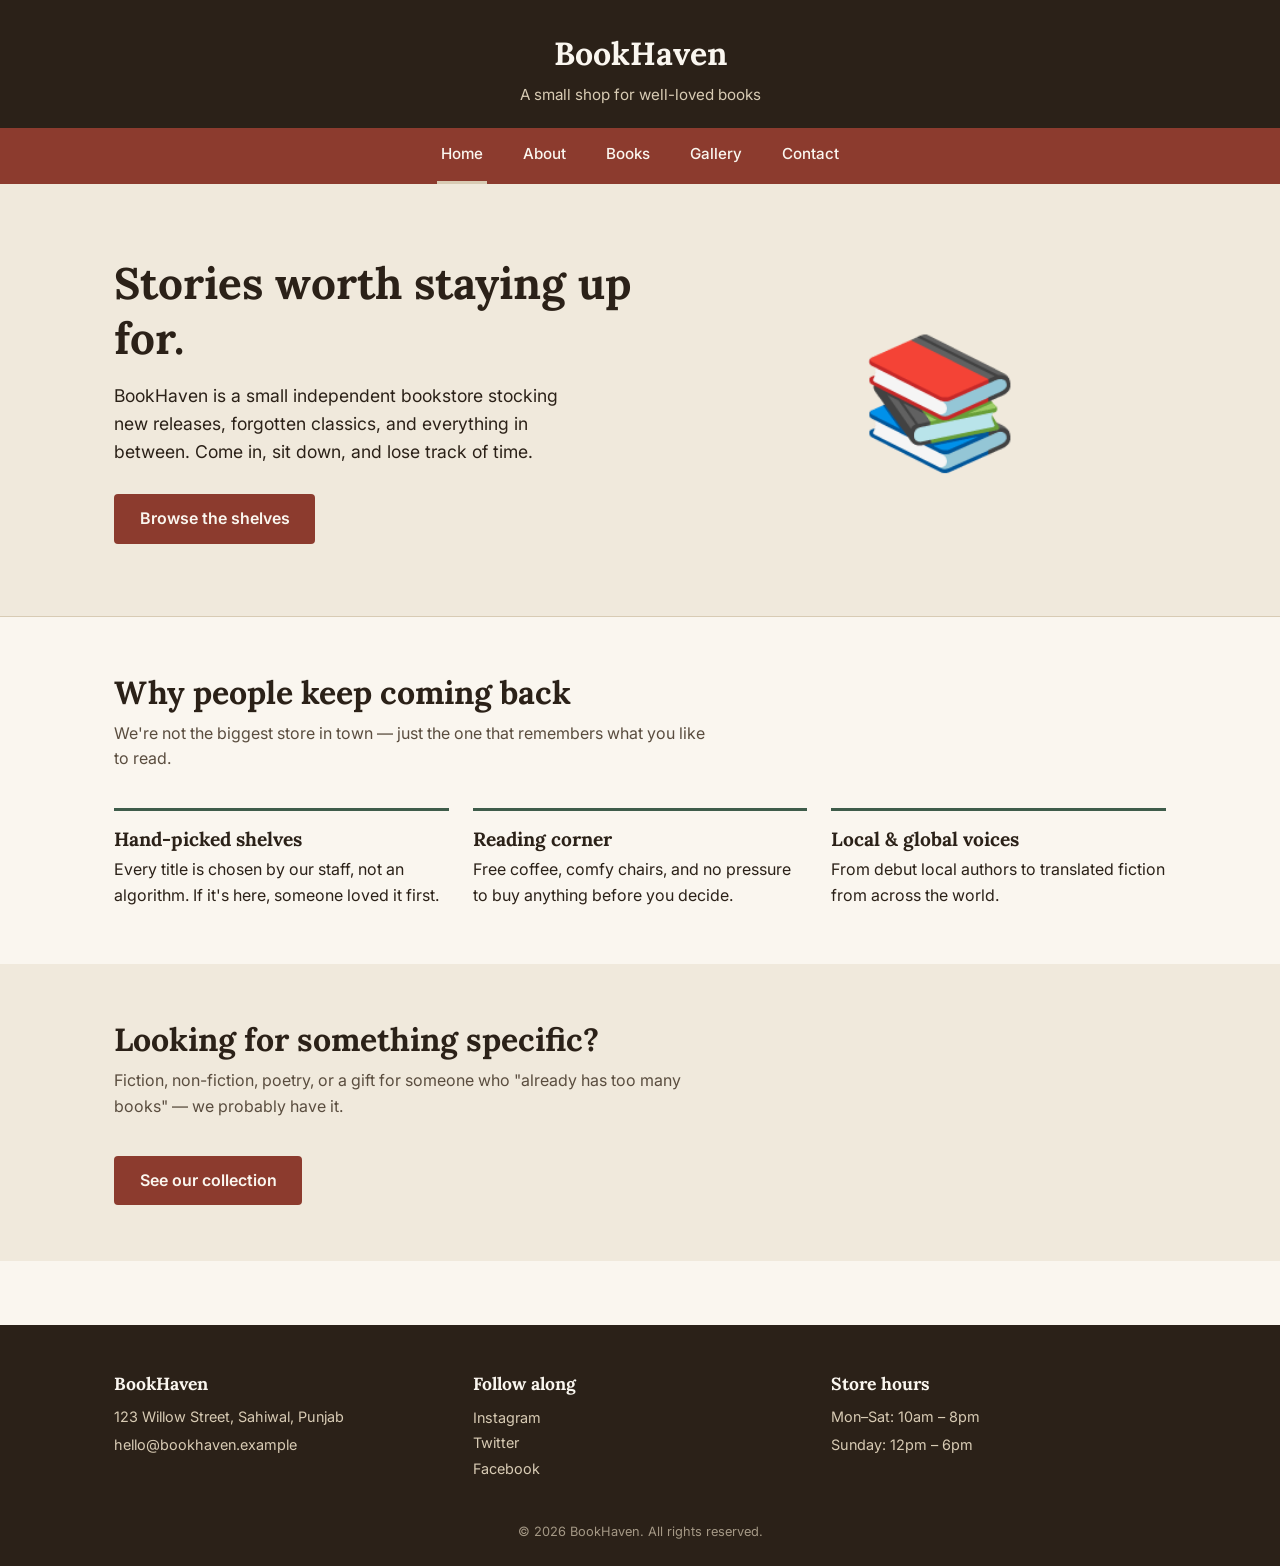
==== Assignement/1/index.html @ 3071e708 "Publsihing the Initial Version of the Project Assginemnt#1." ====
<!DOCTYPE html>
<html lang="en">
<head>
  <meta charset="UTF-8">
  <meta name="viewport" content="width=device-width, initial-scale=1.0">
  <title>BookHaven — Home</title>
  <link rel="stylesheet" href="css/style.css">
</head>
<!-- data-page tells main.js which nav link to highlight as active -->
<body data-page="home">

  <!-- Header and nav are injected here by main.js from components/ -->
  <div id="header-placeholder"></div>
  <div id="nav-placeholder"></div>

  <main>
    <!-- HERO: first thing a visitor sees -->
    <section class="hero">
      <div class="container hero-inner">
        <div>
          <h1>Stories worth staying up for.</h1>
          <p>BookHaven is a small independent bookstore stocking new
             releases, forgotten classics, and everything in between.
             Come in, sit down, and lose track of time.</p>
          <a href="books.html" class="btn">Browse the shelves</a>
        </div>
        <div class="hero-art" aria-hidden="true">📚</div>
      </div>
    </section>

    <!-- HIGHLIGHTS: three short reasons to visit -->
    <section class="section">
      <div class="container">
        <h2 class="section-title">Why people keep coming back</h2>
        <p class="section-lead">We're not the biggest store in town — just the one that remembers what you like to read.</p>

        <div class="highlights">
          <article class="highlight">
            <h3>Hand-picked shelves</h3>
            <p>Every title is chosen by our staff, not an algorithm. If it's here, someone loved it first.</p>
          </article>
          <article class="highlight">
            <h3>Reading corner</h3>
            <p>Free coffee, comfy chairs, and no pressure to buy anything before you decide.</p>
          </article>
          <article class="highlight">
            <h3>Local & global voices</h3>
            <p>From debut local authors to translated fiction from across the world.</p>
          </article>
        </div>
      </div>
    </section>

    <!-- Quick nudge toward the Services/Books page -->
    <section class="section section-alt">
      <div class="container">
        <h2 class="section-title">Looking for something specific?</h2>
        <p class="section-lead">Fiction, non-fiction, poetry, or a gift for someone who "already has too many books" — we probably have it.</p>
        <a href="books.html" class="btn">See our collection</a>
      </div>
    </section>
  </main>

  <div id="footer-placeholder"></div>

  <script src="js/main.js"></script>
</body>
</html>
---- Assignement/1/css/style.css ----
/* ==========================================================================
   BookHaven — main stylesheet
   Organized as: fonts/reset -> color & spacing tokens -> layout helpers ->
   header/nav/footer -> page sections -> components (cards, forms, etc) ->
   responsive rules at the bottom.
   ========================================================================== */

/* Import two web fonts: Lora for headings (warm, literary serif)
   and Inter for body text and UI (clean, easy to read) */
@import url('https://fonts.googleapis.com/css2?family=Lora:wght@500;600;700&family=Inter:wght@400;500;600&display=swap');

/* Basic reset so every browser starts from the same baseline */
* {
  margin: 0;
  padding: 0;
  box-sizing: border-box;
}

/* ---------- Design tokens: colors, fonts, spacing kept as variables ---------- */
:root {
  --paper: #FAF6EF;       /* warm cream page background */
  --ink: #2B2118;         /* espresso brown, main text color */
  --brick: #8C3B2E;       /* brick red, primary accent / links / buttons */
  --forest: #3E5C4A;      /* forest green, secondary accent */
  --tan: #D8CBB4;         /* soft tan, borders and card backgrounds */
  --tan-light: #F0E9DC;   /* lighter tan, subtle section backgrounds */

  --font-head: 'Lora', serif;
  --font-body: 'Inter', sans-serif;

  --gap: 1.5rem;          /* standard spacing unit used across the site */
}

body {
  font-family: var(--font-body);
  color: var(--ink);
  background-color: var(--paper);
  line-height: 1.6;
}

/* Reusable centered container with side padding, used inside every section */
.container {
  max-width: 1100px;
  margin: 0 auto;
  padding: 0 1.5rem;
}

a {
  color: var(--brick);
  text-decoration: none;
}
a:hover { text-decoration: underline; }

img { max-width: 100%; display: block; }

h1, h2, h3 {
  font-family: var(--font-head);
  line-height: 1.25;
}

/* Visible focus outline everywhere, for keyboard accessibility */
a:focus-visible, button:focus-visible, input:focus-visible, textarea:focus-visible {
  outline: 2px solid var(--forest);
  outline-offset: 2px;
}

/* ==========================================================================
   HEADER
   ========================================================================== */
.site-header {
  background-color: var(--ink);
  color: var(--paper);
  padding: 1.75rem 0 1.25rem;
}
.header-inner { text-align: center; }
.logo {
  font-family: var(--font-head);
  font-size: 2rem;
  font-weight: 700;
  color: var(--paper);
}
.logo:hover { text-decoration: none; color: var(--tan); }
.tagline {
  font-size: 0.95rem;
  color: var(--tan);
  margin-top: 0.25rem;
}

/* ==========================================================================
   NAVIGATION
   ========================================================================== */
.site-nav {
  background-color: var(--brick);
  position: sticky;   /* stays visible while scrolling */
  top: 0;
  z-index: 10;
}
.nav-inner {
  display: flex;
  align-items: center;
  justify-content: center;
}
.nav-links {
  display: flex;
  list-style: none;
  gap: 2rem;
}
.nav-links a {
  display: block;
  padding: 0.9rem 0.25rem;
  color: var(--paper);
  font-weight: 500;
  font-size: 0.95rem;
  border-bottom: 3px solid transparent; /* reserved space for active/hover line */
}
.nav-links a:hover,
.nav-links a.active {
  text-decoration: none;
  border-bottom-color: var(--tan);
}

/* Hamburger button: hidden on desktop, shown only on small screens */
.nav-toggle {
  display: none;
  flex-direction: column;
  gap: 5px;
  background: none;
  border: none;
  cursor: pointer;
  padding: 0.9rem 0;
}
.nav-toggle span {
  width: 26px;
  height: 3px;
  background-color: var(--paper);
  border-radius: 2px;
}

/* ==========================================================================
   FOOTER
   ========================================================================== */
.site-footer {
  background-color: var(--ink);
  color: var(--tan);
  margin-top: 4rem;
  padding: 3rem 0 1.5rem;
}
.footer-inner {
  display: grid;
  grid-template-columns: repeat(3, 1fr);
  gap: var(--gap);
}
.footer-block h3 {
  color: var(--paper);
  font-size: 1.1rem;
  margin-bottom: 0.6rem;
}
.footer-block p { font-size: 0.9rem; margin-bottom: 0.3rem; }
.social-links { list-style: none; }
.social-links a { color: var(--tan); font-size: 0.9rem; }
.footer-copy {
  text-align: center;
  font-size: 0.8rem;
  margin-top: 2.5rem;
  color: var(--tan);
  opacity: 0.7;
}

/* ==========================================================================
   HERO (used on the home page)
   ========================================================================== */
.hero {
  background-color: var(--tan-light);
  padding: 4.5rem 0;
  border-bottom: 1px solid var(--tan);
}
.hero-inner {
  display: grid;
  grid-template-columns: 1.1fr 0.9fr;
  align-items: center;
  gap: 3rem;
}
.hero h1 {
  font-size: 2.75rem;
  margin-bottom: 1rem;
}
.hero p {
  font-size: 1.1rem;
  max-width: 42ch;
  margin-bottom: 1.75rem;
}
.hero-art {
  font-size: 8rem;
  text-align: center;
  line-height: 1;
}

/* Generic call-to-action button style, reused across pages */
.btn {
  display: inline-block;
  background-color: var(--brick);
  color: var(--paper);
  padding: 0.75rem 1.6rem;
  border-radius: 4px;
  font-weight: 600;
  border: none;
  cursor: pointer;
  font-size: 1rem;
  font-family: var(--font-body);
}
.btn:hover { background-color: var(--forest); text-decoration: none; }

/* ==========================================================================
   GENERIC SECTION SPACING
   ========================================================================== */
.section {
  padding: 3.5rem 0;
}
.section-title {
  font-size: 2rem;
  margin-bottom: 0.5rem;
}
.section-lead {
  max-width: 60ch;
  margin-bottom: 2.25rem;
  color: #5a4d3f;
}
.section-alt {
  background-color: var(--tan-light);
}

/* ==========================================================================
   HIGHLIGHT / FEATURE STRIP (home page)
   ========================================================================== */
.highlights {
  display: grid;
  grid-template-columns: repeat(3, 1fr);
  gap: var(--gap);
}
.highlight {
  border-top: 3px solid var(--forest);
  padding-top: 1rem;
}
.highlight h3 { margin-bottom: 0.4rem; font-size: 1.2rem; }

/* ==========================================================================
   BOOK GRID (books page)
   ========================================================================== */
.filter-bar {
  display: flex;
  gap: 0.75rem;
  flex-wrap: wrap;
  margin-bottom: 2rem;
}
.filter-btn {
  background-color: var(--tan-light);
  border: 1px solid var(--tan);
  color: var(--ink);
  padding: 0.5rem 1.1rem;
  border-radius: 999px;
  cursor: pointer;
  font-family: var(--font-body);
  font-size: 0.9rem;
}
.filter-btn:hover { background-color: var(--tan); }
.filter-btn.active {
  background-color: var(--brick);
  border-color: var(--brick);
  color: var(--paper);
}

.book-grid {
  display: grid;
  grid-template-columns: repeat(3, 1fr);
  gap: 2rem;
}
.book-card {
  border-bottom: 1px solid var(--tan);
  padding-bottom: 1rem;
}
.book-cover {
  height: 220px;
  border-radius: 4px;
  margin-bottom: 0.9rem;
  display: flex;
  align-items: center;
  justify-content: center;
  font-size: 3rem;
  color: var(--paper);
}
.book-card h3 { font-size: 1.05rem; margin-bottom: 0.2rem; }
.book-author { font-size: 0.85rem; color: #6b5c4a; margin-bottom: 0.5rem; }
.book-price { font-weight: 600; color: var(--brick); }

/* Simple "added to cart" style feedback badge */
.book-card button.add-btn {
  margin-top: 0.75rem;
  background: none;
  border: 1px solid var(--forest);
  color: var(--forest);
  padding: 0.4rem 0.9rem;
  border-radius: 4px;
  cursor: pointer;
  font-family: var(--font-body);
  font-size: 0.85rem;
}
.book-card button.add-btn:hover { background-color: var(--forest); color: var(--paper); }
.book-card button.add-btn.added {
  background-color: var(--forest);
  color: var(--paper);
  border-color: var(--forest);
}

/* ==========================================================================
   ABOUT PAGE
   ========================================================================== */
.about-grid {
  display: grid;
  grid-template-columns: 1fr 1fr;
  gap: 3rem;
  align-items: start;
}
.timeline { list-style: none; }
.timeline li {
  border-left: 2px solid var(--tan);
  padding: 0 0 1.5rem 1.25rem;
  position: relative;
}
.timeline li::before {
  content: '';
  position: absolute;
  left: -6px;
  top: 4px;
  width: 10px;
  height: 10px;
  border-radius: 50%;
  background-color: var(--brick);
}
.timeline .year { font-weight: 600; color: var(--brick); display: block; }

/* Accordion used for FAQs on the About page */
.accordion-item {
  border-bottom: 1px solid var(--tan);
}
.accordion-header {
  width: 100%;
  text-align: left;
  background: none;
  border: none;
  padding: 1rem 0;
  font-family: var(--font-head);
  font-size: 1.05rem;
  font-weight: 600;
  color: var(--ink);
  cursor: pointer;
  display: flex;
  justify-content: space-between;
  align-items: center;
}
.accordion-body {
  max-height: 0;
  overflow: hidden;
  transition: max-height 0.25s ease;
  color: #5a4d3f;
}
.accordion-body p { padding-bottom: 1rem; }
.accordion-item.open .accordion-body { max-height: 200px; }
.accordion-icon { transition: transform 0.25s ease; }
.accordion-item.open .accordion-icon { transform: rotate(45deg); }

/* ==========================================================================
   GALLERY PAGE — image slider / carousel
   ========================================================================== */
.carousel {
  position: relative;
  max-width: 700px;
  margin: 0 auto 3rem;
  overflow: hidden;
  border-radius: 6px;
  border: 1px solid var(--tan);
}
.carousel-track {
  display: flex;
  transition: transform 0.4s ease;
}
.carousel-slide {
  min-width: 100%;
  height: 320px;
  display: flex;
  align-items: center;
  justify-content: center;
  font-size: 5rem;
  color: var(--paper);
  flex-direction: column;
  text-align: center;
  padding: 1rem;
}
.carousel-slide p {
  font-family: var(--font-head);
  font-size: 1.1rem;
  color: var(--paper);
  margin-top: 0.5rem;
}
.carousel-btn {
  position: absolute;
  top: 50%;
  transform: translateY(-50%);
  background-color: rgba(43, 33, 24, 0.6);
  color: var(--paper);
  border: none;
  width: 40px;
  height: 40px;
  border-radius: 50%;
  cursor: pointer;
  font-size: 1.2rem;
}
.carousel-btn.prev { left: 12px; }
.carousel-btn.next { right: 12px; }

.gallery-grid {
  display: grid;
  grid-template-columns: repeat(4, 1fr);
  gap: 1rem;
}
.gallery-item {
  height: 140px;
  border-radius: 4px;
  display: flex;
  align-items: center;
  justify-content: center;
  font-size: 2.2rem;
  color: var(--paper);
  cursor: pointer;
}

/* Simple modal / lightbox, hidden by default */
.modal-overlay {
  display: none;
  position: fixed;
  inset: 0;
  background-color: rgba(43, 33, 24, 0.75);
  align-items: center;
  justify-content: center;
  z-index: 100;
}
.modal-overlay.visible { display: flex; }
.modal-box {
  background-color: var(--paper);
  border-radius: 6px;
  padding: 2rem;
  max-width: 500px;
  text-align: center;
  position: relative;
}
.modal-close {
  position: absolute;
  top: 0.6rem;
  right: 0.9rem;
  background: none;
  border: none;
  font-size: 1.5rem;
  cursor: pointer;
  color: var(--ink);
}

/* ==========================================================================
   CONTACT PAGE — form + info
   ========================================================================== */
.contact-grid {
  display: grid;
  grid-template-columns: 1fr 1fr;
  gap: 3rem;
}
.form-group { margin-bottom: 1.25rem; }
.form-group label {
  display: block;
  font-weight: 600;
  margin-bottom: 0.4rem;
  font-size: 0.9rem;
}
.form-group input,
.form-group textarea {
  width: 100%;
  padding: 0.7rem 0.9rem;
  border: 1px solid var(--tan);
  border-radius: 4px;
  font-family: var(--font-body);
  font-size: 0.95rem;
  background-color: #fff;
}
.form-group textarea { resize: vertical; min-height: 110px; }

/* Error message shown under a field when validation fails */
.error-msg {
  color: var(--brick);
  font-size: 0.8rem;
  margin-top: 0.3rem;
  display: none;
}
.form-group.invalid input,
.form-group.invalid textarea {
  border-color: var(--brick);
}
.form-group.invalid .error-msg { display: block; }

/* Success banner shown after the form is submitted successfully */
.form-success {
  display: none;
  background-color: var(--forest);
  color: var(--paper);
  padding: 0.9rem 1.1rem;
  border-radius: 4px;
  margin-bottom: 1.25rem;
  font-size: 0.9rem;
}
.form-success.visible { display: block; }

.map-placeholder {
  height: 260px;
  border-radius: 6px;
  background-color: var(--tan-light);
  border: 1px dashed var(--tan);
  display: flex;
  align-items: center;
  justify-content: center;
  color: #6b5c4a;
  margin-top: 1.5rem;
  text-align: center;
  padding: 1rem;
}

/* Neutral warm-toned "cover" backgrounds used in place of real photos,
   cycled across cards/slides so the page doesn't look monotone */
.tone-1 { background-color: #8C3B2E; }
.tone-2 { background-color: #3E5C4A; }
.tone-3 { background-color: #B98B4E; }
.tone-4 { background-color: #5C4A72; }

/* ==========================================================================
   RESPONSIVE RULES
   ========================================================================== */

/* Tablet */
@media (max-width: 900px) {
  .hero-inner { grid-template-columns: 1fr; text-align: center; }
  .hero p { margin-left: auto; margin-right: auto; }
  .highlights { grid-template-columns: 1fr 1fr; }
  .book-grid { grid-template-columns: 1fr 1fr; }
  .about-grid, .contact-grid { grid-template-columns: 1fr; }
  .gallery-grid { grid-template-columns: repeat(3, 1fr); }
  .footer-inner { grid-template-columns: 1fr; text-align: center; }
}

/* Mobile */
@media (max-width: 600px) {
  .nav-toggle { display: flex; }
  .nav-inner { justify-content: space-between; }

  /* Collapse nav links into a dropdown under the toggle button */
  .nav-links {
    display: none;
    position: absolute;
    top: 100%;
    left: 0;
    right: 0;
    flex-direction: column;
    background-color: var(--brick);
    gap: 0;
  }
  .nav-links.open { display: flex; }
  .nav-links a { padding: 0.9rem 1.5rem; border-bottom: 1px solid rgba(255,255,255,0.15); }

  .hero h1 { font-size: 2.1rem; }
  .hero-art { font-size: 5rem; }
  .highlights { grid-template-columns: 1fr; }
  .book-grid { grid-template-columns: 1fr; }
  .gallery-grid { grid-template-columns: repeat(2, 1fr); }
  .carousel-slide { height: 220px; font-size: 3rem; }
}
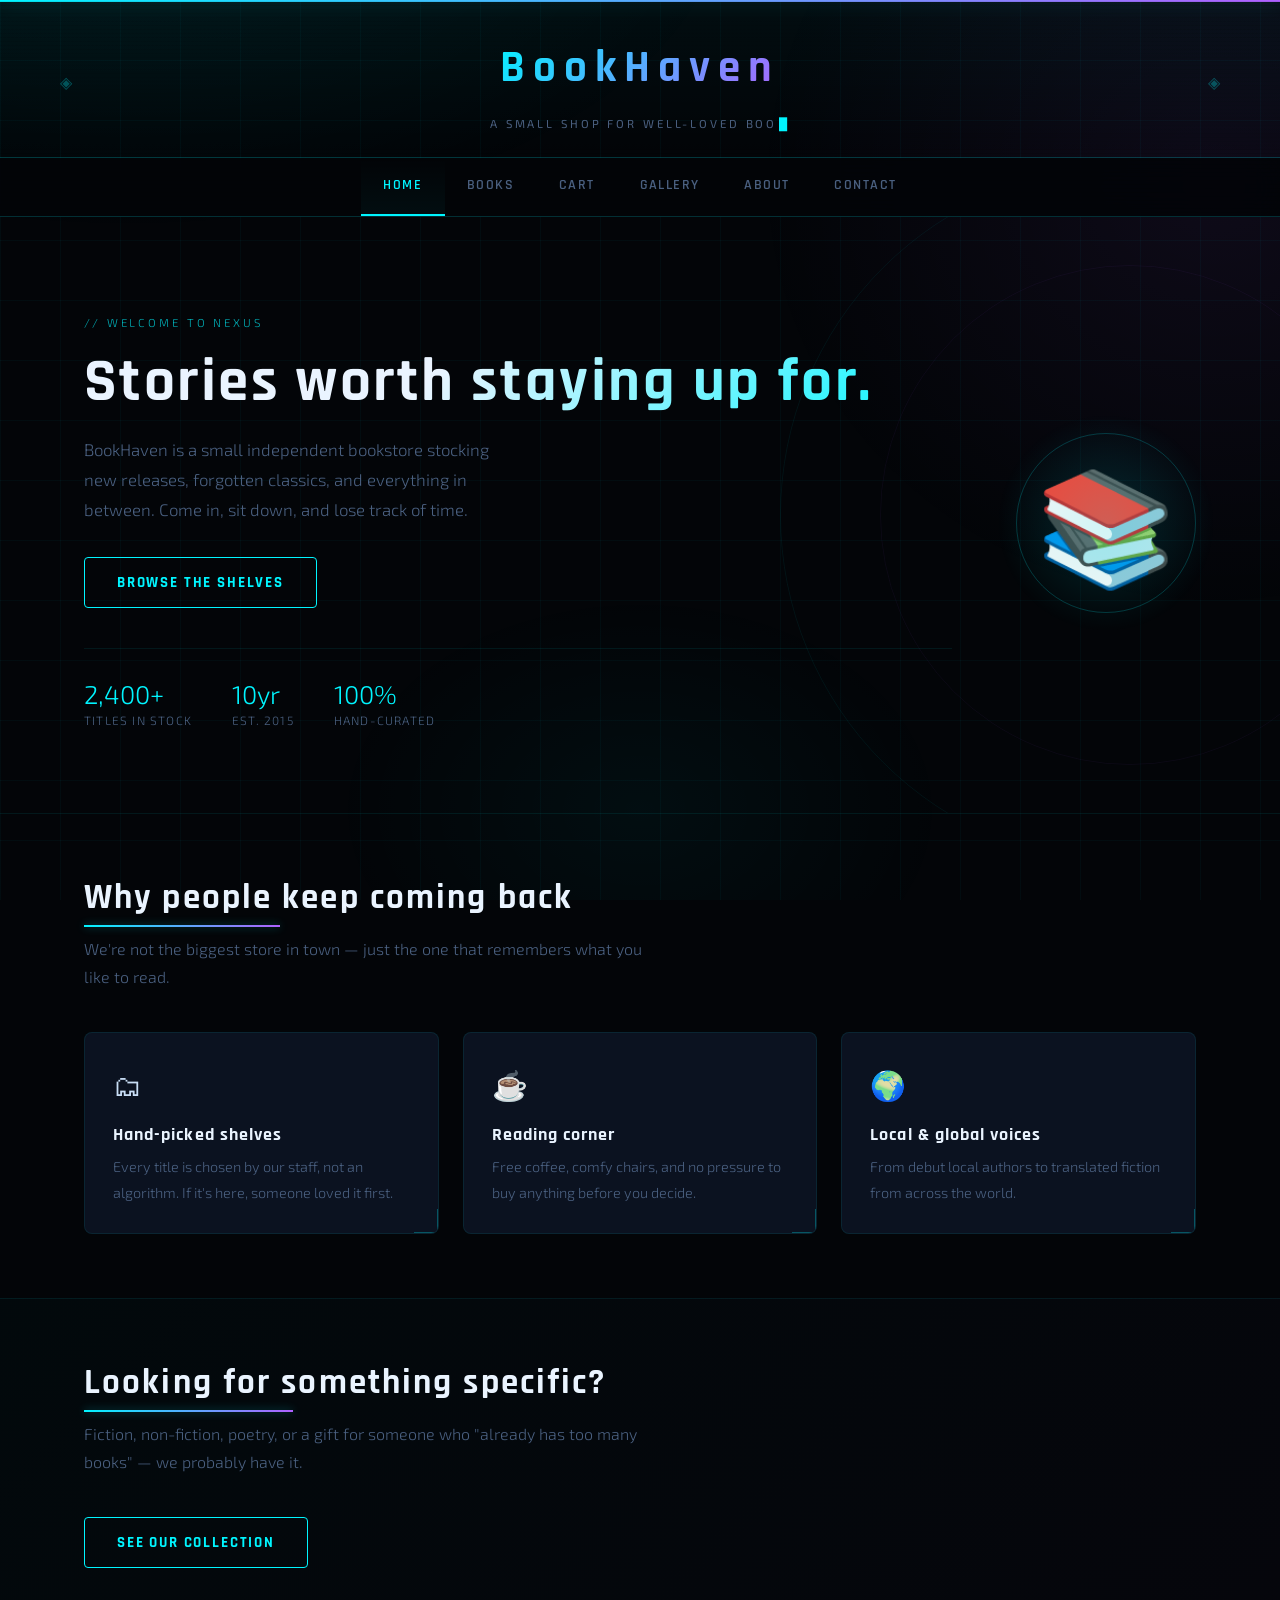
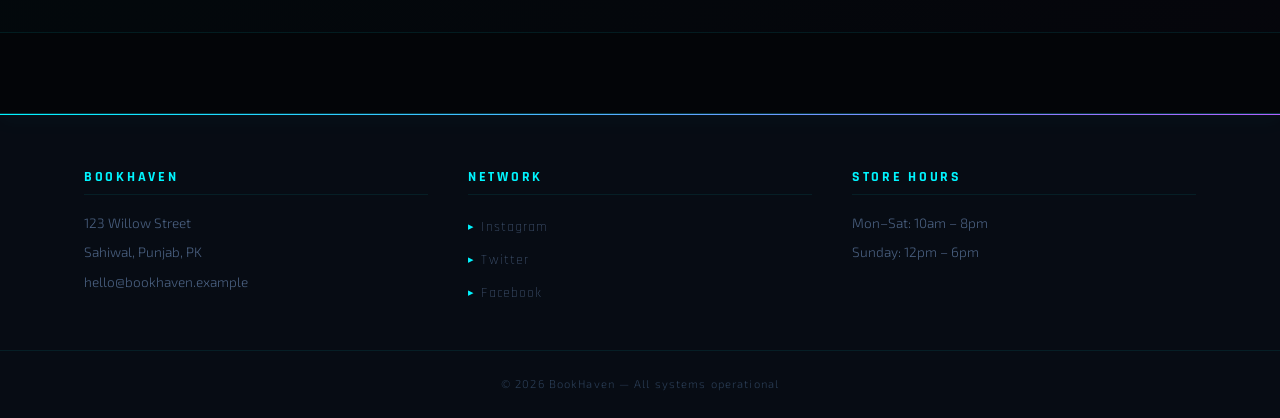
==== commit 5a77edbc: "Updated All the Styles" ====
--- a/Assignement/1/index.html
+++ b/Assignement/1/index.html
@@ -6,15 +6,13 @@
   <title>BookHaven — Home</title>
   <link rel="stylesheet" href="css/style.css">
 </head>
-<!-- data-page tells main.js which nav link to highlight as active -->
 <body data-page="home">
 
-  <!-- Header and nav are injected here by main.js from components/ -->
   <div id="header-placeholder"></div>
   <div id="nav-placeholder"></div>
 
   <main>
-    <!-- HERO: first thing a visitor sees -->
+    <!-- HERO -->
     <section class="hero">
       <div class="container hero-inner">
         <div>
@@ -22,13 +20,28 @@
           <p>BookHaven is a small independent bookstore stocking new
              releases, forgotten classics, and everything in between.
              Come in, sit down, and lose track of time.</p>
-          <a href="books.html" class="btn">Browse the shelves</a>
+          <a href="books.html" class="btn"><span>Browse the shelves</span></a>
+
+          <div class="hero-stats">
+            <div>
+              <span class="hero-stat-num">2,400+</span>
+              <span class="hero-stat-label">Titles in stock</span>
+            </div>
+            <div>
+              <span class="hero-stat-num">10yr</span>
+              <span class="hero-stat-label">Est. 2015</span>
+            </div>
+            <div>
+              <span class="hero-stat-num">100%</span>
+              <span class="hero-stat-label">Hand-curated</span>
+            </div>
+          </div>
         </div>
         <div class="hero-art" aria-hidden="true">📚</div>
       </div>
     </section>
 
-    <!-- HIGHLIGHTS: three short reasons to visit -->
+    <!-- HIGHLIGHTS -->
     <section class="section">
       <div class="container">
         <h2 class="section-title">Why people keep coming back</h2>
@@ -36,14 +49,17 @@
 
         <div class="highlights">
           <article class="highlight">
+            <span class="highlight-icon">🗂</span>
             <h3>Hand-picked shelves</h3>
             <p>Every title is chosen by our staff, not an algorithm. If it's here, someone loved it first.</p>
           </article>
           <article class="highlight">
+            <span class="highlight-icon">☕</span>
             <h3>Reading corner</h3>
             <p>Free coffee, comfy chairs, and no pressure to buy anything before you decide.</p>
           </article>
           <article class="highlight">
+            <span class="highlight-icon">🌍</span>
             <h3>Local & global voices</h3>
             <p>From debut local authors to translated fiction from across the world.</p>
           </article>
@@ -51,18 +67,17 @@
       </div>
     </section>
 
-    <!-- Quick nudge toward the Services/Books page -->
+    <!-- CTA -->
     <section class="section section-alt">
       <div class="container">
         <h2 class="section-title">Looking for something specific?</h2>
         <p class="section-lead">Fiction, non-fiction, poetry, or a gift for someone who "already has too many books" — we probably have it.</p>
-        <a href="books.html" class="btn">See our collection</a>
+        <a href="books.html" class="btn"><span>See our collection</span></a>
       </div>
     </section>
   </main>
 
   <div id="footer-placeholder"></div>
-
   <script src="js/main.js"></script>
 </body>
 </html>
--- a/Assignement/1/css/style.css
+++ b/Assignement/1/css/style.css
@@ -1,315 +1,962 @@
 /* ==========================================================================
-   BookHaven — main stylesheet
-   Organized as: fonts/reset -> color & spacing tokens -> layout helpers ->
-   header/nav/footer -> page sections -> components (cards, forms, etc) ->
-   responsive rules at the bottom.
+   BookHaven — NEXUS UI System
+   Futuristic dark theme with holographic accents, scan-line overlays,
+   geometric elements, and data-terminal typography.
    ========================================================================== */
 
-/* Import two web fonts: Lora for headings (warm, literary serif)
-   and Inter for body text and UI (clean, easy to read) */
-@import url('https://fonts.googleapis.com/css2?family=Lora:wght@500;600;700&family=Inter:wght@400;500;600&display=swap');
-
-/* Basic reset so every browser starts from the same baseline */
-* {
+@import url('https://fonts.googleapis.com/css2?family=Rajdhani:wght@400;500;600;700&family=Exo+2:ital,wght@0,300;0,400;0,500;0,700;1,300&family=Space+Mono:ital,wght@0,400;0,700;1,400&display=swap');
+
+*, *::before, *::after {
   margin: 0;
   padding: 0;
   box-sizing: border-box;
 }
 
-/* ---------- Design tokens: colors, fonts, spacing kept as variables ---------- */
 :root {
-  --paper: #FAF6EF;       /* warm cream page background */
-  --ink: #2B2118;         /* espresso brown, main text color */
-  --brick: #8C3B2E;       /* brick red, primary accent / links / buttons */
-  --forest: #3E5C4A;      /* forest green, secondary accent */
-  --tan: #D8CBB4;         /* soft tan, borders and card backgrounds */
-  --tan-light: #F0E9DC;   /* lighter tan, subtle section backgrounds */
-
-  --font-head: 'Lora', serif;
-  --font-body: 'Inter', sans-serif;
-
-  --gap: 1.5rem;          /* standard spacing unit used across the site */
-}
+  /* Core palette */
+  --bg:           #030508;
+  --bg-1:         #070c14;
+  --bg-2:         #0b1220;
+  --bg-3:         #0f1a2e;
+
+  /* Accent system */
+  --cyan:         #00f5ff;
+  --cyan-dim:     rgba(0, 245, 255, 0.15);
+  --cyan-glow:    rgba(0, 245, 255, 0.4);
+  --violet:       #b060ff;
+  --violet-dim:   rgba(176, 96, 255, 0.15);
+  --violet-glow:  rgba(176, 96, 255, 0.4);
+  --gold:         #ffd700;
+  --gold-dim:     rgba(255, 215, 0, 0.12);
+  --red:          #ff2d55;
+  --red-dim:      rgba(255, 45, 85, 0.15);
+  --green:        #00ff88;
+  --green-dim:    rgba(0, 255, 136, 0.12);
+
+  /* Text */
+  --text:         #c8ddf5;
+  --text-bright:  #eaf4ff;
+  --muted:        #4a6080;
+  --muted-2:      #2a3d55;
+
+  /* Lines and borders */
+  --line:         rgba(0, 245, 255, 0.08);
+  --line-2:       rgba(0, 245, 255, 0.18);
+  --line-3:       rgba(0, 245, 255, 0.4);
+
+  /* Gradients */
+  --grad-main:    linear-gradient(135deg, var(--cyan), var(--violet));
+  --grad-gold:    linear-gradient(135deg, #ffd700, #ff9500);
+  --grad-danger:  linear-gradient(135deg, var(--red), var(--violet));
+  --grad-success: linear-gradient(135deg, var(--green), var(--cyan));
+
+  /* Typography */
+  --font-head:    'Rajdhani', sans-serif;
+  --font-body:    'Exo 2', sans-serif;
+  --font-mono:    'Exo 2', sans-serif;
+
+  /* Sizes */
+  --radius:       4px;
+  --radius-lg:    8px;
+  --gap:          1.5rem;
+}
+
+/* Reduced motion */
+@media (prefers-reduced-motion: reduce) {
+  *, *::before, *::after { animation-duration: 0.001ms !important; transition-duration: 0.001ms !important; }
+}
+
+html { scroll-behavior: smooth; }
 
 body {
   font-family: var(--font-body);
-  color: var(--ink);
-  background-color: var(--paper);
-  line-height: 1.6;
-}
-
-/* Reusable centered container with side padding, used inside every section */
+  font-weight: 300;
+  color: var(--text);
+  background-color: var(--bg);
+  line-height: 1.65;
+  min-height: 100vh;
+  overflow-x: hidden;
+}
+
+/* ── Layered background: grid + dual glow ── */
+body::before {
+  content: '';
+  position: fixed;
+  inset: 0;
+  z-index: -3;
+  background:
+    radial-gradient(ellipse 80vw 60vh at 10% -10%, rgba(0,245,255,0.06) 0%, transparent 60%),
+    radial-gradient(ellipse 60vw 80vh at 95% 20%,  rgba(176,96,255,0.07) 0%, transparent 60%),
+    radial-gradient(ellipse 40vw 40vh at 50% 90%,  rgba(0,245,255,0.04) 0%, transparent 60%);
+}
+
+/* Perspective grid lines */
+body::after {
+  content: '';
+  position: fixed;
+  inset: 0;
+  z-index: -2;
+  background-image:
+    linear-gradient(rgba(0,245,255,0.035) 1px, transparent 1px),
+    linear-gradient(90deg, rgba(0,245,255,0.035) 1px, transparent 1px);
+  background-size: 60px 60px;
+}
+
+/* Scan-line overlay on the whole page */
+body > * {
+  position: relative;
+}
+body > *::before {
+  content: none;
+}
+
+/* Global scan-line effect — subtle horizontal lines */
+.site-header::after,
+.site-nav::after {
+  content: '';
+  position: absolute;
+  inset: 0;
+  background: repeating-linear-gradient(
+    0deg,
+    transparent,
+    transparent 3px,
+    rgba(0,0,0,0.08) 3px,
+    rgba(0,0,0,0.08) 4px
+  );
+  pointer-events: none;
+  z-index: 1;
+}
+
+/* Utilities */
 .container {
-  max-width: 1100px;
+  max-width: 1160px;
   margin: 0 auto;
   padding: 0 1.5rem;
 }
 
+img { max-width: 100%; display: block; }
+
 a {
-  color: var(--brick);
+  color: var(--cyan);
   text-decoration: none;
-}
-a:hover { text-decoration: underline; }
-
-img { max-width: 100%; display: block; }
-
-h1, h2, h3 {
+  transition: color 0.2s;
+}
+a:hover { color: #fff; }
+
+h1, h2, h3, h4 {
   font-family: var(--font-head);
-  line-height: 1.25;
-}
-
-/* Visible focus outline everywhere, for keyboard accessibility */
-a:focus-visible, button:focus-visible, input:focus-visible, textarea:focus-visible {
-  outline: 2px solid var(--forest);
-  outline-offset: 2px;
-}
+  font-weight: 700;
+  line-height: 1.15;
+  letter-spacing: 0.04em;
+  color: var(--text-bright);
+}
+
+/* Focus styles */
+a:focus-visible,
+button:focus-visible,
+input:focus-visible,
+textarea:focus-visible {
+  outline: 1px solid var(--cyan);
+  outline-offset: 3px;
+  box-shadow: 0 0 0 3px rgba(0,245,255,0.2);
+}
+
+
+/* ==========================================================================
+   CORNER DECORATION — reusable bracket corners on panels
+   ========================================================================== */
+.corner-box {
+  position: relative;
+}
+.corner-box::before,
+.corner-box::after {
+  content: '';
+  position: absolute;
+  width: 12px;
+  height: 12px;
+  border-color: var(--cyan);
+  border-style: solid;
+  opacity: 0.6;
+}
+.corner-box::before {
+  top: 0; left: 0;
+  border-width: 1px 0 0 1px;
+}
+.corner-box::after {
+  bottom: 0; right: 0;
+  border-width: 0 1px 1px 0;
+}
+
 
 /* ==========================================================================
    HEADER
    ========================================================================== */
 .site-header {
-  background-color: var(--ink);
-  color: var(--paper);
-  padding: 1.75rem 0 1.25rem;
-}
-.header-inner { text-align: center; }
+  position: relative;
+  background: linear-gradient(180deg, rgba(0,245,255,0.04) 0%, transparent 100%);
+  border-bottom: 1px solid var(--line-2);
+  padding: 2rem 0 1.5rem;
+  overflow: hidden;
+}
+
+/* Horizontal accent lines in header */
+.site-header::before {
+  content: '';
+  position: absolute;
+  top: 0; left: 0; right: 0;
+  height: 2px;
+  background: var(--grad-main);
+  box-shadow: 0 0 20px var(--cyan-glow), 0 0 60px rgba(0,245,255,0.2);
+}
+
+.header-inner {
+  text-align: center;
+  position: relative;
+  z-index: 2;
+}
+
 .logo {
   font-family: var(--font-head);
-  font-size: 2rem;
+  font-size: 2.8rem;
   font-weight: 700;
-  color: var(--paper);
-}
-.logo:hover { text-decoration: none; color: var(--tan); }
+  letter-spacing: 0.18em;
+  background: var(--grad-main);
+  -webkit-background-clip: text;
+  background-clip: text;
+  color: transparent;
+  display: inline-block;
+  text-shadow: none;
+  position: relative;
+}
+.logo::after {
+  content: attr(href);
+  content: '';
+  position: absolute;
+  inset: 0;
+  background: var(--grad-main);
+  -webkit-background-clip: text;
+  background-clip: text;
+  opacity: 0;
+  filter: blur(8px);
+  transition: opacity 0.3s;
+}
+.logo:hover { text-decoration: none; filter: brightness(1.2) drop-shadow(0 0 12px var(--cyan)); }
+
 .tagline {
-  font-size: 0.95rem;
-  color: var(--tan);
-  margin-top: 0.25rem;
-}
+  font-family: var(--font-mono);
+  font-size: 0.72rem;
+  color: var(--muted);
+  margin-top: 0.5rem;
+  letter-spacing: 0.25em;
+  text-transform: uppercase;
+  min-height: 1em;
+  display: flex;
+  align-items: center;
+  justify-content: center;
+  gap: 0.15em;
+}
+.tagline-text { white-space: pre; font-weight: 400; }
+.tagline-cursor {
+  display: inline-block;
+  color: var(--cyan);
+  animation: taglineBlink 1s step-end infinite;
+}
+@keyframes taglineBlink {
+  0%, 100% { opacity: 1; }
+  50% { opacity: 0; }
+}
+
+/* Decorative side elements in header */
+.header-inner::before,
+.header-inner::after {
+  content: '◈';
+  position: absolute;
+  top: 50%;
+  transform: translateY(-50%);
+  font-size: 1rem;
+  color: var(--cyan);
+  opacity: 0.3;
+}
+.header-inner::before { left: 0; }
+.header-inner::after  { right: 0; }
+
 
 /* ==========================================================================
    NAVIGATION
    ========================================================================== */
 .site-nav {
-  background-color: var(--brick);
-  position: sticky;   /* stays visible while scrolling */
+  position: sticky;
   top: 0;
-  z-index: 10;
-}
+  z-index: 50;
+  background: rgba(3, 5, 8, 0.92);
+  backdrop-filter: blur(16px) saturate(1.4);
+  -webkit-backdrop-filter: blur(16px) saturate(1.4);
+  border-bottom: 1px solid var(--line-2);
+  overflow: hidden;
+}
+
 .nav-inner {
   display: flex;
   align-items: center;
   justify-content: center;
-}
+  position: relative;
+  z-index: 2;
+}
+
 .nav-links {
   display: flex;
   list-style: none;
-  gap: 2rem;
-}
+  gap: 0;
+}
+
 .nav-links a {
-  display: block;
-  padding: 0.9rem 0.25rem;
-  color: var(--paper);
-  font-weight: 500;
-  font-size: 0.95rem;
-  border-bottom: 3px solid transparent; /* reserved space for active/hover line */
-}
+  display: flex;
+  align-items: center;
+  gap: 0.35rem;
+  padding: 1rem 1.4rem;
+  color: var(--muted);
+  font-family: var(--font-head);
+  font-weight: 600;
+  font-size: 0.9rem;
+  letter-spacing: 0.1em;
+  text-transform: uppercase;
+  border-bottom: 2px solid transparent;
+  transition: color 0.2s, border-color 0.2s, background 0.2s;
+  position: relative;
+}
+
+.nav-links a::before {
+  content: '';
+  position: absolute;
+  bottom: 0; left: 0; right: 0;
+  height: 100%;
+  background: linear-gradient(180deg, transparent, rgba(0,245,255,0.04));
+  opacity: 0;
+  transition: opacity 0.2s;
+}
+
 .nav-links a:hover,
 .nav-links a.active {
+  color: var(--text-bright);
   text-decoration: none;
-  border-bottom-color: var(--tan);
-}
-
-/* Hamburger button: hidden on desktop, shown only on small screens */
+  border-bottom-color: var(--cyan);
+}
+.nav-links a:hover::before,
+.nav-links a.active::before {
+  opacity: 1;
+}
+.nav-links a.active {
+  color: var(--cyan);
+}
+
+/* Cart badge */
+.cart-count {
+  display: inline-flex;
+  align-items: center;
+  justify-content: center;
+  background: var(--grad-main);
+  color: #000;
+  font-family: var(--font-mono);
+  font-size: 0.65rem;
+  font-weight: 700;
+  border-radius: 2px;
+  padding: 0.1rem 0.35rem;
+  min-width: 1.1rem;
+  line-height: 1;
+  animation: badge-pulse 2s ease-in-out infinite;
+}
+.cart-count:empty { display: none; }
+
+@keyframes badge-pulse {
+  0%, 100% { box-shadow: 0 0 0 0 var(--cyan-glow); }
+  50% { box-shadow: 0 0 0 3px transparent; }
+}
+
+/* Hamburger */
 .nav-toggle {
   display: none;
   flex-direction: column;
   gap: 5px;
   background: none;
-  border: none;
+  border: 1px solid var(--line-2);
+  border-radius: var(--radius);
   cursor: pointer;
-  padding: 0.9rem 0;
+  padding: 0.6rem;
 }
 .nav-toggle span {
-  width: 26px;
-  height: 3px;
-  background-color: var(--paper);
-  border-radius: 2px;
-}
+  width: 22px;
+  height: 2px;
+  background: var(--cyan);
+  border-radius: 1px;
+  display: block;
+  transition: transform 0.3s, opacity 0.3s;
+}
+
 
 /* ==========================================================================
    FOOTER
    ========================================================================== */
 .site-footer {
-  background-color: var(--ink);
-  color: var(--tan);
-  margin-top: 4rem;
-  padding: 3rem 0 1.5rem;
-}
+  position: relative;
+  background: var(--bg-1);
+  border-top: 1px solid var(--line-2);
+  margin-top: 5rem;
+  padding: 3.5rem 0 1.5rem;
+  overflow: hidden;
+}
+
+.site-footer::before {
+  content: '';
+  position: absolute;
+  top: 0; left: 0; right: 0;
+  height: 1px;
+  background: var(--grad-main);
+  box-shadow: 0 0 20px var(--cyan-glow);
+}
+
 .footer-inner {
   display: grid;
   grid-template-columns: repeat(3, 1fr);
-  gap: var(--gap);
-}
+  gap: 2.5rem;
+}
+
 .footer-block h3 {
-  color: var(--paper);
-  font-size: 1.1rem;
-  margin-bottom: 0.6rem;
-}
-.footer-block p { font-size: 0.9rem; margin-bottom: 0.3rem; }
+  font-family: var(--font-head);
+  font-size: 0.85rem;
+  letter-spacing: 0.2em;
+  text-transform: uppercase;
+  color: var(--cyan);
+  margin-bottom: 1rem;
+  padding-bottom: 0.5rem;
+  border-bottom: 1px solid var(--line);
+}
+
+.footer-block p {
+  font-size: 0.85rem;
+  color: var(--muted);
+  margin-bottom: 0.4rem;
+  line-height: 1.7;
+}
+
 .social-links { list-style: none; }
-.social-links a { color: var(--tan); font-size: 0.9rem; }
+.social-links li { margin-bottom: 0.35rem; }
+.social-links a {
+  font-family: var(--font-head);
+  font-size: 0.85rem;
+  color: var(--muted);
+  letter-spacing: 0.08em;
+  display: inline-flex;
+  align-items: center;
+  gap: 0.4rem;
+  transition: color 0.2s;
+}
+.social-links a::before {
+  content: '▸';
+  color: var(--cyan);
+  font-size: 0.7rem;
+}
+.social-links a:hover { color: var(--cyan); }
+
 .footer-copy {
   text-align: center;
+  font-family: var(--font-mono);
+  font-size: 0.7rem;
+  margin-top: 2.5rem;
+  color: var(--muted-2);
+  letter-spacing: 0.1em;
+  border-top: 1px solid var(--line);
+  padding-top: 1.5rem;
+}
+
+
+/* ==========================================================================
+   SECTION BASE
+   ========================================================================== */
+.section {
+  padding: 4rem 0;
+}
+
+.section-title {
+  font-family: var(--font-head);
+  font-size: 2.2rem;
+  font-weight: 700;
+  letter-spacing: 0.06em;
+  margin-bottom: 0.5rem;
+  position: relative;
+  display: inline-block;
+}
+
+/* Underline accent on section titles */
+.section-title::after {
+  content: '';
+  display: block;
+  height: 2px;
+  width: 40%;
+  margin-top: 0.4rem;
+  background: var(--grad-main);
+  box-shadow: 0 0 8px var(--cyan-glow);
+}
+
+.section-lead {
+  max-width: 58ch;
+  margin-bottom: 2.5rem;
+  color: var(--muted);
+  font-size: 1rem;
+  line-height: 1.8;
+  font-weight: 300;
+}
+
+.section-alt {
+  background: linear-gradient(135deg, rgba(0,245,255,0.02), rgba(176,96,255,0.02));
+  border-top: 1px solid var(--line);
+  border-bottom: 1px solid var(--line);
+}
+
+/* Panel style — glassy card */
+.panel {
+  background: var(--bg-2);
+  border: 1px solid var(--line-2);
+  border-radius: var(--radius-lg);
+  position: relative;
+}
+
+
+/* ==========================================================================
+   BUTTON SYSTEM
+   ========================================================================== */
+.btn {
+  display: inline-flex;
+  align-items: center;
+  gap: 0.5rem;
+  background: transparent;
+  border: 1px solid var(--cyan);
+  color: var(--cyan);
+  padding: 0.75rem 2rem;
+  border-radius: var(--radius);
+  font-family: var(--font-head);
+  font-size: 0.95rem;
+  font-weight: 700;
+  letter-spacing: 0.12em;
+  text-transform: uppercase;
+  cursor: pointer;
+  position: relative;
+  overflow: hidden;
+  transition: color 0.25s, box-shadow 0.25s, transform 0.2s;
+}
+
+.btn::before {
+  content: '';
+  position: absolute;
+  inset: 0;
+  background: var(--grad-main);
+  opacity: 0;
+  transition: opacity 0.25s;
+}
+
+.btn::after {
+  content: '▸';
   font-size: 0.8rem;
-  margin-top: 2.5rem;
-  color: var(--tan);
-  opacity: 0.7;
-}
+  position: relative;
+  z-index: 1;
+  transition: transform 0.2s;
+}
+
+.btn span {
+  position: relative;
+  z-index: 1;
+}
+
+.btn:hover {
+  color: #000;
+  border-color: transparent;
+  box-shadow: 0 0 30px var(--cyan-glow), 0 4px 20px rgba(0,0,0,0.4);
+  transform: translateY(-2px);
+  text-decoration: none;
+}
+.btn:hover::before { opacity: 1; }
+.btn:hover::after { transform: translateX(3px); }
+
+/* Fix so btn text shows correctly */
+.btn {
+  text-align: center;
+  justify-content: center;
+}
+.btn::after { display: none; }
+.btn:hover::after { display: none; }
+
 
 /* ==========================================================================
-   HERO (used on the home page)
+   HERO
    ========================================================================== */
 .hero {
-  background-color: var(--tan-light);
-  padding: 4.5rem 0;
-  border-bottom: 1px solid var(--tan);
-}
+  padding: 6rem 0 5rem;
+  border-bottom: 1px solid var(--line);
+  position: relative;
+  overflow: hidden;
+}
+
+/* Large decorative circle in hero background */
+.hero::before {
+  content: '';
+  position: absolute;
+  width: 700px;
+  height: 700px;
+  border-radius: 50%;
+  border: 1px solid rgba(0,245,255,0.06);
+  top: 50%;
+  right: -200px;
+  transform: translateY(-50%);
+  pointer-events: none;
+}
+.hero::after {
+  content: '';
+  position: absolute;
+  width: 500px;
+  height: 500px;
+  border-radius: 50%;
+  border: 1px solid rgba(176,96,255,0.05);
+  top: 50%;
+  right: -100px;
+  transform: translateY(-50%);
+  pointer-events: none;
+}
+
 .hero-inner {
   display: grid;
-  grid-template-columns: 1.1fr 0.9fr;
-  align-items: center;
-  gap: 3rem;
-}
+  grid-template-columns: 1fr auto;
+  align-items: center;
+  gap: 4rem;
+  position: relative;
+  z-index: 2;
+}
+
+/* Decorative label above hero title */
+.hero-inner > div:first-child::before {
+  content: '// WELCOME TO NEXUS';
+  display: block;
+  font-family: var(--font-mono);
+  font-size: 0.72rem;
+  color: var(--cyan);
+  letter-spacing: 0.25em;
+  margin-bottom: 1.2rem;
+  opacity: 0.7;
+}
+
 .hero h1 {
-  font-size: 2.75rem;
-  margin-bottom: 1rem;
-}
+  font-size: 3.8rem;
+  font-weight: 700;
+  letter-spacing: 0.04em;
+  line-height: 1.05;
+  margin-bottom: 1.2rem;
+  /* Split color effect on h1 */
+  background: linear-gradient(135deg, var(--text-bright) 40%, var(--cyan) 100%);
+  -webkit-background-clip: text;
+  background-clip: text;
+  color: transparent;
+}
+
 .hero p {
-  font-size: 1.1rem;
-  max-width: 42ch;
-  margin-bottom: 1.75rem;
-}
+  font-size: 1.05rem;
+  max-width: 44ch;
+  margin-bottom: 2rem;
+  color: var(--muted);
+  font-weight: 300;
+  line-height: 1.8;
+}
+
+/* Holographic book icon in hero */
 .hero-art {
-  font-size: 8rem;
-  text-align: center;
+  font-size: 7rem;
   line-height: 1;
-}
-
-/* Generic call-to-action button style, reused across pages */
-.btn {
-  display: inline-block;
-  background-color: var(--brick);
-  color: var(--paper);
-  padding: 0.75rem 1.6rem;
-  border-radius: 4px;
-  font-weight: 600;
-  border: none;
-  cursor: pointer;
-  font-size: 1rem;
-  font-family: var(--font-body);
-}
-.btn:hover { background-color: var(--forest); text-decoration: none; }
+  position: relative;
+  display: flex;
+  align-items: center;
+  justify-content: center;
+  width: 180px;
+  height: 180px;
+}
+
+.hero-art::before {
+  content: '';
+  position: absolute;
+  inset: -20px;
+  border-radius: 50%;
+  background: radial-gradient(circle, var(--cyan-dim) 0%, transparent 70%);
+  animation: hero-glow 3s ease-in-out infinite alternate;
+}
+
+.hero-art::after {
+  content: '';
+  position: absolute;
+  inset: 0;
+  border-radius: 50%;
+  border: 1px solid rgba(0,245,255,0.2);
+  animation: hero-ring 4s linear infinite;
+}
+
+@keyframes hero-glow {
+  from { transform: scale(0.9); opacity: 0.7; }
+  to   { transform: scale(1.1); opacity: 1; }
+}
+
+@keyframes hero-ring {
+  from { transform: rotate(0deg) scale(1); }
+  to   { transform: rotate(360deg) scale(1); }
+}
+
+/* Stats row below hero text */
+.hero-stats {
+  display: flex;
+  gap: 2.5rem;
+  margin-top: 2.5rem;
+  padding-top: 2rem;
+  border-top: 1px solid var(--line);
+}
+.hero-stat-num {
+  font-family: var(--font-mono);
+  font-size: 1.6rem;
+  color: var(--cyan);
+  display: block;
+  line-height: 1;
+}
+.hero-stat-label {
+  font-size: 0.75rem;
+  color: var(--muted);
+  text-transform: uppercase;
+  letter-spacing: 0.1em;
+}
+
 
 /* ==========================================================================
-   GENERIC SECTION SPACING
-   ========================================================================== */
-.section {
-  padding: 3.5rem 0;
-}
-.section-title {
-  font-size: 2rem;
-  margin-bottom: 0.5rem;
-}
-.section-lead {
-  max-width: 60ch;
-  margin-bottom: 2.25rem;
-  color: #5a4d3f;
-}
-.section-alt {
-  background-color: var(--tan-light);
-}
-
-/* ==========================================================================
-   HIGHLIGHT / FEATURE STRIP (home page)
+   HIGHLIGHTS (home page feature grid)
    ========================================================================== */
 .highlights {
   display: grid;
   grid-template-columns: repeat(3, 1fr);
-  gap: var(--gap);
-}
+  gap: 1.5rem;
+}
+
 .highlight {
-  border-top: 3px solid var(--forest);
-  padding-top: 1rem;
-}
-.highlight h3 { margin-bottom: 0.4rem; font-size: 1.2rem; }
+  background: var(--bg-2);
+  border: 1px solid var(--line);
+  border-radius: var(--radius-lg);
+  padding: 1.75rem;
+  position: relative;
+  overflow: hidden;
+  transition: border-color 0.3s, transform 0.3s, box-shadow 0.3s;
+}
+
+/* Top colored stripe */
+.highlight::before {
+  content: '';
+  position: absolute;
+  top: 0; left: 0; right: 0;
+  height: 2px;
+  background: var(--grad-main);
+  transform: scaleX(0);
+  transform-origin: left;
+  transition: transform 0.4s ease;
+}
+
+/* Corner bracket decoration */
+.highlight::after {
+  content: '';
+  position: absolute;
+  bottom: 0; right: 0;
+  width: 24px; height: 24px;
+  border-right: 1px solid var(--cyan);
+  border-bottom: 1px solid var(--cyan);
+  opacity: 0.3;
+  transition: opacity 0.3s;
+}
+
+.highlight:hover {
+  border-color: var(--line-2);
+  transform: translateY(-4px);
+  box-shadow: 0 16px 40px -16px rgba(0,245,255,0.15);
+}
+.highlight:hover::before { transform: scaleX(1); }
+.highlight:hover::after { opacity: 0.7; }
+
+/* Icon slot */
+.highlight-icon {
+  font-size: 1.8rem;
+  margin-bottom: 1rem;
+  display: block;
+}
+
+.highlight h3 {
+  font-size: 1.1rem;
+  letter-spacing: 0.06em;
+  margin-bottom: 0.6rem;
+}
+
+.highlight p {
+  color: var(--muted);
+  font-size: 0.9rem;
+  line-height: 1.75;
+}
+
 
 /* ==========================================================================
-   BOOK GRID (books page)
+   BOOKS PAGE
    ========================================================================== */
+
+/* Filter bar */
 .filter-bar {
   display: flex;
   gap: 0.75rem;
   flex-wrap: wrap;
-  margin-bottom: 2rem;
-}
+  margin-bottom: 2.5rem;
+  padding-bottom: 1.5rem;
+  border-bottom: 1px solid var(--line);
+}
+
 .filter-btn {
-  background-color: var(--tan-light);
-  border: 1px solid var(--tan);
-  color: var(--ink);
-  padding: 0.5rem 1.1rem;
-  border-radius: 999px;
+  background: transparent;
+  border: 1px solid var(--line-2);
+  color: var(--muted);
+  padding: 0.45rem 1.2rem;
+  border-radius: 2px;
   cursor: pointer;
-  font-family: var(--font-body);
-  font-size: 0.9rem;
-}
-.filter-btn:hover { background-color: var(--tan); }
+  font-family: var(--font-head);
+  font-size: 0.85rem;
+  font-weight: 600;
+  letter-spacing: 0.1em;
+  text-transform: uppercase;
+  transition: border-color 0.2s, color 0.2s, background 0.2s;
+}
+
+.filter-btn:hover {
+  border-color: var(--cyan);
+  color: var(--text-bright);
+  background: rgba(0, 245, 255, 0.06);
+}
+
 .filter-btn.active {
-  background-color: var(--brick);
-  border-color: var(--brick);
-  color: var(--paper);
-}
-
+  background: var(--grad-main);
+  border-color: transparent;
+  color: #000;
+  font-weight: 700;
+}
+
+/* Book grid */
 .book-grid {
   display: grid;
   grid-template-columns: repeat(3, 1fr);
-  gap: 2rem;
-}
+  gap: 1.5rem;
+}
+
 .book-card {
-  border-bottom: 1px solid var(--tan);
-  padding-bottom: 1rem;
-}
+  background: var(--bg-2);
+  border: 1px solid var(--line);
+  border-radius: var(--radius-lg);
+  padding: 1.1rem;
+  position: relative;
+  overflow: hidden;
+  transition: border-color 0.3s, transform 0.3s, box-shadow 0.3s;
+  display: flex;
+  flex-direction: column;
+}
+
+/* Data HUD lines on book cards */
+.book-card::before {
+  content: '';
+  position: absolute;
+  top: 0; left: 0; right: 0;
+  height: 1px;
+  background: var(--grad-main);
+  opacity: 0;
+  transition: opacity 0.3s;
+}
+
+.book-card::after {
+  content: '';
+  position: absolute;
+  bottom: 0; right: 0;
+  width: 16px; height: 16px;
+  border-right: 1px solid var(--cyan);
+  border-bottom: 1px solid var(--cyan);
+  opacity: 0;
+  transition: opacity 0.3s;
+}
+
+.book-card:hover {
+  border-color: rgba(0,245,255,0.25);
+  transform: translateY(-5px);
+  box-shadow:
+    0 20px 40px -20px rgba(0,0,0,0.5),
+    0 0 0 1px rgba(0,245,255,0.05) inset,
+    0 0 40px -20px rgba(0,245,255,0.15);
+}
+.book-card:hover::before,
+.book-card:hover::after { opacity: 1; }
+
 .book-cover {
-  height: 220px;
-  border-radius: 4px;
-  margin-bottom: 0.9rem;
-  display: flex;
-  align-items: center;
-  justify-content: center;
-  font-size: 3rem;
-  color: var(--paper);
-}
-.book-card h3 { font-size: 1.05rem; margin-bottom: 0.2rem; }
-.book-author { font-size: 0.85rem; color: #6b5c4a; margin-bottom: 0.5rem; }
-.book-price { font-weight: 600; color: var(--brick); }
-
-/* Simple "added to cart" style feedback badge */
-.book-card button.add-btn {
-  margin-top: 0.75rem;
-  background: none;
-  border: 1px solid var(--forest);
-  color: var(--forest);
-  padding: 0.4rem 0.9rem;
-  border-radius: 4px;
+  width: 100%;
+  aspect-ratio: 3 / 4;
+  border-radius: var(--radius);
+  margin-bottom: 1rem;
+  object-fit: cover;
+  display: block;
+  border: 1px solid var(--line);
+  transition: filter 0.3s;
+}
+.book-card:hover .book-cover {
+  filter: brightness(1.05) contrast(1.05);
+}
+
+.book-card h3 {
+  font-size: 1rem;
+  letter-spacing: 0.04em;
+  margin-bottom: 0.2rem;
+  flex: 1;
+}
+
+.book-author {
+  font-family: var(--font-mono);
+  font-size: 0.75rem;
+  color: var(--muted);
+  margin-bottom: 0.7rem;
+  letter-spacing: 0.05em;
+}
+
+.book-price {
+  font-family: var(--font-mono);
+  font-size: 1.1rem;
+  font-weight: 700;
+  color: var(--cyan);
+  margin-bottom: 0.75rem;
+  letter-spacing: 0.08em;
+}
+
+.add-btn {
+  background: transparent;
+  border: 1px solid var(--violet);
+  color: var(--violet);
+  padding: 0.5rem 1rem;
+  border-radius: var(--radius);
   cursor: pointer;
-  font-family: var(--font-body);
-  font-size: 0.85rem;
-}
-.book-card button.add-btn:hover { background-color: var(--forest); color: var(--paper); }
-.book-card button.add-btn.added {
-  background-color: var(--forest);
-  color: var(--paper);
-  border-color: var(--forest);
-}
+  font-family: var(--font-head);
+  font-size: 0.82rem;
+  font-weight: 700;
+  letter-spacing: 0.1em;
+  text-transform: uppercase;
+  transition: all 0.2s;
+  width: 100%;
+}
+.add-btn:hover {
+  background: var(--violet);
+  color: #000;
+  box-shadow: 0 0 20px var(--violet-glow);
+}
+.add-btn.added {
+  background: var(--green);
+  border-color: var(--green);
+  color: #000;
+  box-shadow: 0 0 20px rgba(0,255,136,0.3);
+}
+
 
 /* ==========================================================================
    ABOUT PAGE
@@ -317,263 +964,828 @@
 .about-grid {
   display: grid;
   grid-template-columns: 1fr 1fr;
-  gap: 3rem;
+  gap: 4rem;
   align-items: start;
 }
-.timeline { list-style: none; }
+
+/* Timeline */
+.timeline {
+  list-style: none;
+  margin-top: 1.5rem;
+}
+
 .timeline li {
-  border-left: 2px solid var(--tan);
-  padding: 0 0 1.5rem 1.25rem;
-  position: relative;
-}
-.timeline li::before {
-  content: '';
-  position: absolute;
-  left: -6px;
-  top: 4px;
-  width: 10px;
-  height: 10px;
-  border-radius: 50%;
-  background-color: var(--brick);
-}
-.timeline .year { font-weight: 600; color: var(--brick); display: block; }
-
-/* Accordion used for FAQs on the About page */
+  display: grid;
+  grid-template-columns: auto 1fr;
+  gap: 1.25rem;
+  padding-bottom: 2rem;
+  position: relative;
+}
+
+/* Vertical line */
+.timeline li::after {
+  content: '';
+  position: absolute;
+  left: 38px;
+  top: 28px;
+  bottom: 0;
+  width: 1px;
+  background: var(--line-2);
+}
+.timeline li:last-child::after { display: none; }
+
+.year {
+  font-family: var(--font-mono);
+  font-size: 0.85rem;
+  color: var(--cyan);
+  background: var(--bg-3);
+  border: 1px solid var(--line-2);
+  border-radius: var(--radius);
+  padding: 0.3rem 0.55rem;
+  display: inline-block;
+  white-space: nowrap;
+  align-self: start;
+  position: relative;
+  z-index: 1;
+  letter-spacing: 0.05em;
+}
+
+.timeline li > *:last-child {
+  color: var(--muted);
+  font-size: 0.9rem;
+  padding-top: 0.4rem;
+  line-height: 1.7;
+}
+
+/* Accordion */
 .accordion-item {
-  border-bottom: 1px solid var(--tan);
-}
+  border-bottom: 1px solid var(--line);
+  transition: background 0.2s;
+}
+
 .accordion-header {
   width: 100%;
   text-align: left;
   background: none;
   border: none;
-  padding: 1rem 0;
+  padding: 1.1rem 0;
   font-family: var(--font-head);
-  font-size: 1.05rem;
+  font-size: 1rem;
   font-weight: 600;
-  color: var(--ink);
+  letter-spacing: 0.05em;
+  color: var(--text);
   cursor: pointer;
   display: flex;
   justify-content: space-between;
   align-items: center;
-}
+  gap: 1rem;
+  transition: color 0.2s;
+}
+.accordion-header:hover { color: var(--cyan); }
+
+.accordion-icon {
+  width: 22px;
+  height: 22px;
+  border: 1px solid var(--line-2);
+  border-radius: 2px;
+  display: flex;
+  align-items: center;
+  justify-content: center;
+  font-size: 1rem;
+  color: var(--cyan);
+  flex-shrink: 0;
+  transition: transform 0.25s, background 0.25s;
+  line-height: 1;
+}
+
 .accordion-body {
   max-height: 0;
   overflow: hidden;
-  transition: max-height 0.25s ease;
-  color: #5a4d3f;
-}
-.accordion-body p { padding-bottom: 1rem; }
-.accordion-item.open .accordion-body { max-height: 200px; }
-.accordion-icon { transition: transform 0.25s ease; }
-.accordion-item.open .accordion-icon { transform: rotate(45deg); }
+  transition: max-height 0.3s ease;
+}
+.accordion-body p {
+  color: var(--muted);
+  font-size: 0.9rem;
+  padding-bottom: 1.1rem;
+  line-height: 1.75;
+}
+
+.accordion-item.open .accordion-body { max-height: 300px; }
+.accordion-item.open .accordion-icon {
+  transform: rotate(45deg);
+  background: var(--cyan-dim);
+  border-color: var(--cyan);
+}
+.accordion-item.open .accordion-header { color: var(--cyan); }
+
 
 /* ==========================================================================
-   GALLERY PAGE — image slider / carousel
+   GALLERY PAGE
    ========================================================================== */
 .carousel {
   position: relative;
-  max-width: 700px;
-  margin: 0 auto 3rem;
+  margin: 0 0 2.5rem;
   overflow: hidden;
-  border-radius: 6px;
-  border: 1px solid var(--tan);
-}
+  border-radius: var(--radius-lg);
+  border: 1px solid var(--line-2);
+  box-shadow: 0 0 40px -20px var(--cyan-glow);
+}
+
 .carousel-track {
   display: flex;
-  transition: transform 0.4s ease;
-}
+  transition: transform 0.5s cubic-bezier(0.4, 0, 0.2, 1);
+}
+
 .carousel-slide {
   min-width: 100%;
-  height: 320px;
-  display: flex;
-  align-items: center;
-  justify-content: center;
-  font-size: 5rem;
-  color: var(--paper);
-  flex-direction: column;
-  text-align: center;
-  padding: 1rem;
-}
+  aspect-ratio: 16 / 7;
+  position: relative;
+}
+
+.carousel-slide img {
+  width: 100%;
+  height: 100%;
+  object-fit: cover;
+}
+
 .carousel-slide p {
+  position: absolute;
+  left: 0; right: 0; bottom: 0;
+  margin: 0;
+  padding: 1.5rem 2rem;
   font-family: var(--font-head);
   font-size: 1.1rem;
-  color: var(--paper);
-  margin-top: 0.5rem;
-}
+  letter-spacing: 0.06em;
+  color: var(--text-bright);
+  background: linear-gradient(to top, rgba(3,5,8,0.95) 0%, transparent 100%);
+}
+
+.carousel-slide p::before {
+  content: '▸ ';
+  color: var(--cyan);
+}
+
 .carousel-btn {
   position: absolute;
   top: 50%;
   transform: translateY(-50%);
-  background-color: rgba(43, 33, 24, 0.6);
-  color: var(--paper);
-  border: none;
-  width: 40px;
-  height: 40px;
-  border-radius: 50%;
+  background: rgba(3,5,8,0.8);
+  border: 1px solid var(--line-2);
+  color: var(--text);
+  width: 44px;
+  height: 44px;
+  border-radius: 2px;
   cursor: pointer;
-  font-size: 1.2rem;
-}
-.carousel-btn.prev { left: 12px; }
-.carousel-btn.next { right: 12px; }
-
+  font-size: 1.3rem;
+  display: flex;
+  align-items: center;
+  justify-content: center;
+  transition: border-color 0.2s, color 0.2s, box-shadow 0.2s;
+  backdrop-filter: blur(8px);
+}
+.carousel-btn:hover {
+  border-color: var(--cyan);
+  color: var(--cyan);
+  box-shadow: 0 0 16px var(--cyan-glow);
+}
+.carousel-btn.prev { left: 16px; }
+.carousel-btn.next { right: 16px; }
+
+/* Gallery thumbnail grid */
 .gallery-grid {
   display: grid;
   grid-template-columns: repeat(4, 1fr);
-  gap: 1rem;
-}
+  gap: 0.75rem;
+}
+
 .gallery-item {
-  height: 140px;
-  border-radius: 4px;
-  display: flex;
-  align-items: center;
-  justify-content: center;
-  font-size: 2.2rem;
-  color: var(--paper);
+  aspect-ratio: 4 / 3;
+  border-radius: var(--radius);
+  overflow: hidden;
   cursor: pointer;
-}
-
-/* Simple modal / lightbox, hidden by default */
+  border: 1px solid var(--line);
+  position: relative;
+  transition: border-color 0.25s, box-shadow 0.25s;
+}
+
+.gallery-item::after {
+  content: attr(data-title);
+  position: absolute;
+  inset: 0;
+  display: flex;
+  align-items: flex-end;
+  padding: 0.75rem;
+  font-family: var(--font-mono);
+  font-size: 0.7rem;
+  color: var(--cyan);
+  letter-spacing: 0.1em;
+  background: linear-gradient(to top, rgba(3,5,8,0.9) 0%, transparent 60%);
+  opacity: 0;
+  transition: opacity 0.25s;
+}
+
+.gallery-item:hover {
+  border-color: rgba(0,245,255,0.4);
+  box-shadow: 0 0 20px -5px var(--cyan-glow);
+}
+.gallery-item:hover::after { opacity: 1; }
+
+.gallery-item img {
+  width: 100%;
+  height: 100%;
+  object-fit: cover;
+  transition: transform 0.4s ease, filter 0.3s;
+}
+.gallery-item:hover img {
+  transform: scale(1.08);
+  filter: brightness(0.85);
+}
+
+/* Modal */
 .modal-overlay {
   display: none;
   position: fixed;
   inset: 0;
-  background-color: rgba(43, 33, 24, 0.75);
+  background: rgba(3,5,8,0.92);
+  backdrop-filter: blur(12px);
   align-items: center;
   justify-content: center;
-  z-index: 100;
+  z-index: 200;
+  animation: modal-in 0.25s ease;
 }
 .modal-overlay.visible { display: flex; }
+
+@keyframes modal-in {
+  from { opacity: 0; }
+  to   { opacity: 1; }
+}
+
 .modal-box {
-  background-color: var(--paper);
-  border-radius: 6px;
-  padding: 2rem;
-  max-width: 500px;
+  background: var(--bg-2);
+  border: 1px solid var(--line-2);
+  border-radius: var(--radius-lg);
+  padding: 2.5rem;
+  max-width: 480px;
+  width: calc(100% - 3rem);
   text-align: center;
   position: relative;
-}
+  box-shadow: 0 0 60px -20px var(--cyan-glow);
+  animation: modal-slide 0.3s cubic-bezier(0.4, 0, 0.2, 1);
+}
+
+@keyframes modal-slide {
+  from { transform: translateY(20px) scale(0.96); opacity: 0; }
+  to   { transform: translateY(0) scale(1); opacity: 1; }
+}
+
+.modal-box::before {
+  content: '';
+  position: absolute;
+  top: 0; left: 0; right: 0;
+  height: 2px;
+  background: var(--grad-main);
+  border-radius: var(--radius-lg) var(--radius-lg) 0 0;
+}
+
 .modal-close {
   position: absolute;
-  top: 0.6rem;
-  right: 0.9rem;
+  top: 0.8rem; right: 1rem;
   background: none;
   border: none;
-  font-size: 1.5rem;
+  font-size: 1.4rem;
   cursor: pointer;
-  color: var(--ink);
-}
+  color: var(--muted);
+  line-height: 1;
+  transition: color 0.2s;
+}
+.modal-close:hover { color: var(--red); }
+
+#modalTitle {
+  font-size: 1.4rem;
+  letter-spacing: 0.08em;
+  color: var(--cyan);
+  margin-bottom: 0.75rem;
+}
+
+#modalText {
+  color: var(--muted);
+  font-size: 0.9rem;
+  line-height: 1.75;
+}
+
 
 /* ==========================================================================
-   CONTACT PAGE — form + info
+   FORMS (shared styles)
+   ========================================================================== */
+.form-group {
+  margin-bottom: 1.25rem;
+}
+
+.form-group label {
+  display: block;
+  font-family: var(--font-head);
+  font-size: 0.8rem;
+  font-weight: 700;
+  letter-spacing: 0.15em;
+  text-transform: uppercase;
+  color: var(--muted);
+  margin-bottom: 0.5rem;
+  transition: color 0.2s;
+}
+
+.form-group:focus-within label {
+  color: var(--cyan);
+}
+
+.form-group input,
+.form-group textarea {
+  width: 100%;
+  padding: 0.75rem 1rem;
+  background: var(--bg-3);
+  border: 1px solid var(--line-2);
+  border-radius: var(--radius);
+  font-family: var(--font-body);
+  font-size: 0.95rem;
+  font-weight: 300;
+  color: var(--text-bright);
+  transition: border-color 0.2s, box-shadow 0.2s, background 0.2s;
+}
+
+.form-group input::placeholder,
+.form-group textarea::placeholder {
+  color: var(--muted-2);
+  font-style: italic;
+}
+
+.form-group input:focus,
+.form-group textarea:focus {
+  outline: none;
+  border-color: var(--cyan);
+  background: rgba(0,245,255,0.03);
+  box-shadow: 0 0 0 3px rgba(0,245,255,0.08), inset 0 0 20px rgba(0,245,255,0.02);
+}
+
+.form-group textarea {
+  resize: vertical;
+  min-height: 120px;
+}
+
+/* Validation */
+.error-msg {
+  font-family: var(--font-mono);
+  font-size: 0.75rem;
+  color: var(--red);
+  margin-top: 0.35rem;
+  display: none;
+  letter-spacing: 0.05em;
+}
+.error-msg::before { content: '⚠ '; }
+
+.form-group.invalid input,
+.form-group.invalid textarea {
+  border-color: var(--red);
+  box-shadow: 0 0 0 3px var(--red-dim);
+}
+.form-group.invalid label { color: var(--red); }
+.form-group.invalid .error-msg { display: block; }
+
+/* Success message */
+.form-success {
+  display: none;
+  background: var(--green-dim);
+  border: 1px solid var(--green);
+  border-radius: var(--radius);
+  padding: 1rem 1.25rem;
+  margin-bottom: 1.5rem;
+  font-family: var(--font-mono);
+  font-size: 0.85rem;
+  color: var(--green);
+  letter-spacing: 0.04em;
+}
+.form-success::before { content: '✓ '; font-weight: bold; }
+.form-success.visible { display: block; animation: fade-in 0.4s ease; }
+
+@keyframes fade-in {
+  from { opacity: 0; transform: translateY(-6px); }
+  to   { opacity: 1; transform: translateY(0); }
+}
+
+
+/* ==========================================================================
+   CONTACT PAGE
    ========================================================================== */
 .contact-grid {
   display: grid;
   grid-template-columns: 1fr 1fr;
-  gap: 3rem;
-}
-.form-group { margin-bottom: 1.25rem; }
-.form-group label {
+  gap: 4rem;
+}
+
+.contact-info-block {
+  background: var(--bg-2);
+  border: 1px solid var(--line);
+  border-radius: var(--radius-lg);
+  padding: 1.5rem;
+  margin-bottom: 1rem;
+  display: grid;
+  grid-template-columns: auto 1fr;
+  gap: 1rem;
+  align-items: center;
+  transition: border-color 0.2s;
+}
+.contact-info-block:hover { border-color: var(--line-2); }
+
+.contact-info-icon {
+  width: 36px;
+  height: 36px;
+  background: var(--cyan-dim);
+  border: 1px solid var(--line-2);
+  border-radius: var(--radius);
+  display: flex;
+  align-items: center;
+  justify-content: center;
+  font-size: 1rem;
+}
+
+.contact-info-label {
+  font-family: var(--font-mono);
+  font-size: 0.7rem;
+  color: var(--cyan);
+  letter-spacing: 0.15em;
+  text-transform: uppercase;
   display: block;
+}
+
+.contact-info-value {
+  font-size: 0.9rem;
+  color: var(--text);
+  display: block;
+  margin-top: 0.15rem;
+}
+
+.map-frame {
+  position: relative;
+  width: 100%;
+  height: 240px;
+  margin-top: 1.5rem;
+  border-radius: var(--radius-lg);
+  overflow: hidden;
+  border: 1px solid var(--line-2);
+  box-shadow: 0 0 30px -15px var(--cyan-glow);
+}
+.map-frame iframe {
+  position: absolute;
+  inset: 0;
+  width: 100%;
+  height: 100%;
+  border: 0;
+  filter: invert(0.9) hue-rotate(180deg) saturate(0.7) contrast(0.85);
+}
+
+
+/* ==========================================================================
+   CART PAGE
+   ========================================================================== */
+.cart-layout {
+  display: grid;
+  grid-template-columns: minmax(0, 1.4fr) minmax(0, 1fr);
+  gap: 2.5rem;
+  align-items: start;
+}
+.cart-layout > div { min-width: 0; }
+
+.cart-heading-row {
+  display: flex;
+  flex-wrap: wrap;
+  justify-content: space-between;
+  align-items: center;
+  gap: 1rem;
+  margin-bottom: 1.5rem;
+  padding-bottom: 1rem;
+  border-bottom: 1px solid var(--line);
+}
+
+.item-count {
+  font-family: var(--font-mono);
+  font-size: 0.75rem;
+  color: var(--cyan);
+  background: var(--cyan-dim);
+  border: 1px solid rgba(0,245,255,0.2);
+  border-radius: 2px;
+  padding: 0.2rem 0.6rem;
+  letter-spacing: 0.1em;
+}
+
+.cart-list {
+  display: flex;
+  flex-direction: column;
+  gap: 0.75rem;
+}
+
+.cart-item {
+  display: flex;
+  flex-wrap: wrap;
+  align-items: center;
+  gap: 1rem;
+  background: var(--bg-2);
+  border: 1px solid var(--line);
+  border-radius: var(--radius-lg);
+  padding: 1rem 1.1rem;
+  transition: border-color 0.2s;
+}
+.cart-item:hover { border-color: var(--line-2); }
+
+.cart-item-cover {
+  width: 56px;
+  aspect-ratio: 3 / 4;
+  border-radius: var(--radius);
+  flex-shrink: 0;
+  object-fit: cover;
+  border: 1px solid var(--line);
+}
+
+.cart-item-info {
+  flex: 1 1 160px;
+  min-width: 0;
+}
+.cart-item-name {
+  font-family: var(--font-head);
   font-weight: 600;
-  margin-bottom: 0.4rem;
+  font-size: 0.95rem;
+  letter-spacing: 0.04em;
+  color: var(--text-bright);
+}
+.cart-item-author {
+  font-family: var(--font-mono);
+  font-size: 0.72rem;
+  color: var(--muted);
+  margin-top: 0.2rem;
+  letter-spacing: 0.04em;
+}
+.cart-item-price {
+  font-family: var(--font-mono);
+  font-size: 0.78rem;
+  color: var(--muted);
+  margin-top: 0.3rem;
+}
+
+.cart-item-actions {
+  display: flex;
+  align-items: center;
+  gap: 1rem;
+  margin-left: auto;
+}
+
+.qty-controls {
+  display: inline-flex;
+  align-items: center;
+  gap: 0.6rem;
+  border: 1px solid var(--line-2);
+  border-radius: 2px;
+  padding: 0.2rem 0.4rem;
+  background: var(--bg-3);
+}
+
+.qty-btn {
+  width: 24px;
+  height: 24px;
+  border: none;
+  background: transparent;
+  border-radius: 2px;
+  cursor: pointer;
+  font-size: 1rem;
+  line-height: 1;
+  color: var(--muted);
+  display: flex;
+  align-items: center;
+  justify-content: center;
+  transition: background 0.15s, color 0.15s;
+}
+.qty-btn:hover { background: var(--cyan-dim); color: var(--cyan); }
+
+.qty-value {
+  min-width: 1.4rem;
+  text-align: center;
+  font-family: var(--font-mono);
   font-size: 0.9rem;
-}
-.form-group input,
-.form-group textarea {
+  font-weight: 700;
+  color: var(--text-bright);
+}
+
+.cart-item-subtotal {
+  font-family: var(--font-mono);
+  font-size: 0.95rem;
+  font-weight: 700;
+  color: var(--cyan);
+  min-width: 55px;
+  text-align: right;
+  flex-shrink: 0;
+}
+
+.remove-link {
+  background: none;
+  border: none;
+  color: var(--red);
+  font-family: var(--font-mono);
+  font-size: 0.72rem;
+  cursor: pointer;
+  letter-spacing: 0.08em;
+  opacity: 0.7;
+  transition: opacity 0.2s;
+  flex-shrink: 0;
+}
+.remove-link:hover { opacity: 1; text-decoration: underline; }
+
+/* Empty cart state */
+.empty-cart {
+  text-align: center;
+  padding: 4rem 2rem;
+  background: var(--bg-2);
+  border: 1px dashed var(--line-2);
+  border-radius: var(--radius-lg);
+}
+.empty-icon {
+  font-size: 3rem;
+  display: block;
+  margin-bottom: 1rem;
+  opacity: 0.4;
+}
+.empty-cart p {
+  color: var(--muted);
+  margin-bottom: 1rem;
+  font-size: 0.9rem;
+}
+.empty-cart a {
+  font-family: var(--font-head);
+  font-size: 0.85rem;
+  letter-spacing: 0.1em;
+  text-transform: uppercase;
+}
+
+/* Order summary panel */
+.summary-box {
+  background: var(--bg-2);
+  border: 1px solid var(--line-2);
+  border-radius: var(--radius-lg);
+  padding: 1.75rem;
+  position: relative;
+  overflow: hidden;
+}
+
+.summary-box::before {
+  content: '';
+  position: absolute;
+  top: 0; left: 0; right: 0;
+  height: 2px;
+  background: var(--grad-main);
+}
+
+.summary-box h2 {
+  font-size: 1rem;
+  letter-spacing: 0.15em;
+  text-transform: uppercase;
+  color: var(--cyan);
+  padding-bottom: 1rem;
+  margin-bottom: 1rem;
+  border-bottom: 1px solid var(--line);
+}
+
+.summary-row {
+  display: flex;
+  justify-content: space-between;
+  align-items: center;
+  margin-bottom: 0.7rem;
+  font-size: 0.88rem;
+  color: var(--muted);
+}
+.summary-row span:last-child {
+  font-family: var(--font-mono);
+  color: var(--text);
+}
+
+.summary-row.total {
+  font-family: var(--font-head);
+  font-size: 1.2rem;
+  font-weight: 700;
+  border-top: 1px solid var(--line);
+  padding-top: 0.9rem;
+  margin-top: 0.6rem;
+  color: var(--text-bright);
+}
+.summary-row.total span:last-child {
+  font-family: var(--font-head);
+  color: var(--cyan);
+  font-size: 1.3rem;
+}
+
+.cod-note {
+  display: flex;
+  align-items: flex-start;
+  gap: 0.6rem;
+  font-family: var(--font-mono);
+  font-size: 0.78rem;
+  color: var(--green);
+  margin: 1.25rem 0;
+  padding: 0.8rem 1rem;
+  background: var(--green-dim);
+  border: 1px solid rgba(0,255,136,0.2);
+  border-radius: var(--radius);
+  letter-spacing: 0.04em;
+  line-height: 1.6;
+}
+
+.summary-box .btn {
   width: 100%;
-  padding: 0.7rem 0.9rem;
-  border: 1px solid var(--tan);
-  border-radius: 4px;
-  font-family: var(--font-body);
-  font-size: 0.95rem;
-  background-color: #fff;
-}
-.form-group textarea { resize: vertical; min-height: 110px; }
-
-/* Error message shown under a field when validation fails */
-.error-msg {
-  color: var(--brick);
-  font-size: 0.8rem;
-  margin-top: 0.3rem;
-  display: none;
-}
-.form-group.invalid input,
-.form-group.invalid textarea {
-  border-color: var(--brick);
-}
-.form-group.invalid .error-msg { display: block; }
-
-/* Success banner shown after the form is submitted successfully */
-.form-success {
-  display: none;
-  background-color: var(--forest);
-  color: var(--paper);
-  padding: 0.9rem 1.1rem;
-  border-radius: 4px;
-  margin-bottom: 1.25rem;
+  text-align: center;
+  margin-top: 0.75rem;
   font-size: 0.9rem;
 }
-.form-success.visible { display: block; }
-
-.map-placeholder {
-  height: 260px;
-  border-radius: 6px;
-  background-color: var(--tan-light);
-  border: 1px dashed var(--tan);
-  display: flex;
-  align-items: center;
-  justify-content: center;
-  color: #6b5c4a;
-  margin-top: 1.5rem;
-  text-align: center;
-  padding: 1rem;
-}
-
-/* Neutral warm-toned "cover" backgrounds used in place of real photos,
-   cycled across cards/slides so the page doesn't look monotone */
-.tone-1 { background-color: #8C3B2E; }
-.tone-2 { background-color: #3E5C4A; }
-.tone-3 { background-color: #B98B4E; }
-.tone-4 { background-color: #5C4A72; }
+
+/* Cart responsive detail: hide per-item price on wider screens */
+@media (min-width: 701px) {
+  .cart-item-price { display: none; }
+}
+
+@media (max-width: 700px) {
+  .cart-item-actions {
+    width: 100%;
+    margin-left: 0;
+    justify-content: space-between;
+    padding-top: 0.75rem;
+    border-top: 1px solid var(--line);
+  }
+}
+
 
 /* ==========================================================================
-   RESPONSIVE RULES
+   RESPONSIVE
    ========================================================================== */
-
-/* Tablet */
 @media (max-width: 900px) {
   .hero-inner { grid-template-columns: 1fr; text-align: center; }
   .hero p { margin-left: auto; margin-right: auto; }
+  .hero-stats { justify-content: center; }
+  .hero-art { margin: 0 auto; }
+  .hero-inner > div:first-child::before { text-align: center; }
+
   .highlights { grid-template-columns: 1fr 1fr; }
   .book-grid { grid-template-columns: 1fr 1fr; }
-  .about-grid, .contact-grid { grid-template-columns: 1fr; }
+  .about-grid, .contact-grid, .cart-layout { grid-template-columns: 1fr; }
   .gallery-grid { grid-template-columns: repeat(3, 1fr); }
   .footer-inner { grid-template-columns: 1fr; text-align: center; }
-}
-
-/* Mobile */
+  .footer-block h3 { text-align: center; }
+
+  .section-title::after { margin-left: auto; margin-right: auto; }
+}
+
 @media (max-width: 600px) {
   .nav-toggle { display: flex; }
-  .nav-inner { justify-content: space-between; }
-
-  /* Collapse nav links into a dropdown under the toggle button */
+  .nav-inner {
+    justify-content: space-between;
+    padding: 0.5rem 0;
+    position: relative;
+  }
+
   .nav-links {
     display: none;
     position: absolute;
     top: 100%;
-    left: 0;
-    right: 0;
+    left: -1.5rem;
+    right: -1.5rem;
     flex-direction: column;
-    background-color: var(--brick);
+    background: rgba(3,5,8,0.98);
+    border-top: 1px solid var(--line-2);
+    border-bottom: 1px solid var(--line-2);
+    backdrop-filter: blur(16px);
     gap: 0;
+    z-index: 100;
   }
   .nav-links.open { display: flex; }
-  .nav-links a { padding: 0.9rem 1.5rem; border-bottom: 1px solid rgba(255,255,255,0.15); }
-
-  .hero h1 { font-size: 2.1rem; }
-  .hero-art { font-size: 5rem; }
+  .nav-links a {
+    padding: 0.9rem 1.5rem;
+    border-bottom: 1px solid var(--line);
+    justify-content: space-between;
+  }
+  .nav-links a::after {
+    content: '›';
+    color: var(--cyan);
+    opacity: 0.5;
+    font-size: 1.1rem;
+  }
+  .nav-links a.active::after { opacity: 1; }
+
+  .hero { padding: 3.5rem 0 3rem; }
+  .hero h1 { font-size: 2.4rem; }
+  .hero-art { width: 120px; height: 120px; font-size: 4rem; }
+  .hero-stats { flex-direction: column; align-items: center; gap: 1rem; }
+
   .highlights { grid-template-columns: 1fr; }
   .book-grid { grid-template-columns: 1fr; }
   .gallery-grid { grid-template-columns: repeat(2, 1fr); }
-  .carousel-slide { height: 220px; font-size: 3rem; }
-}
+
+  .section-title { font-size: 1.7rem; }
+  .carousel-slide { aspect-ratio: 4 / 3; }
+
+  .cart-item { padding: 0.85rem; }
+  .summary-box { padding: 1.25rem; }
+
+  .filter-btn { padding: 0.4rem 0.9rem; font-size: 0.8rem; }
+}
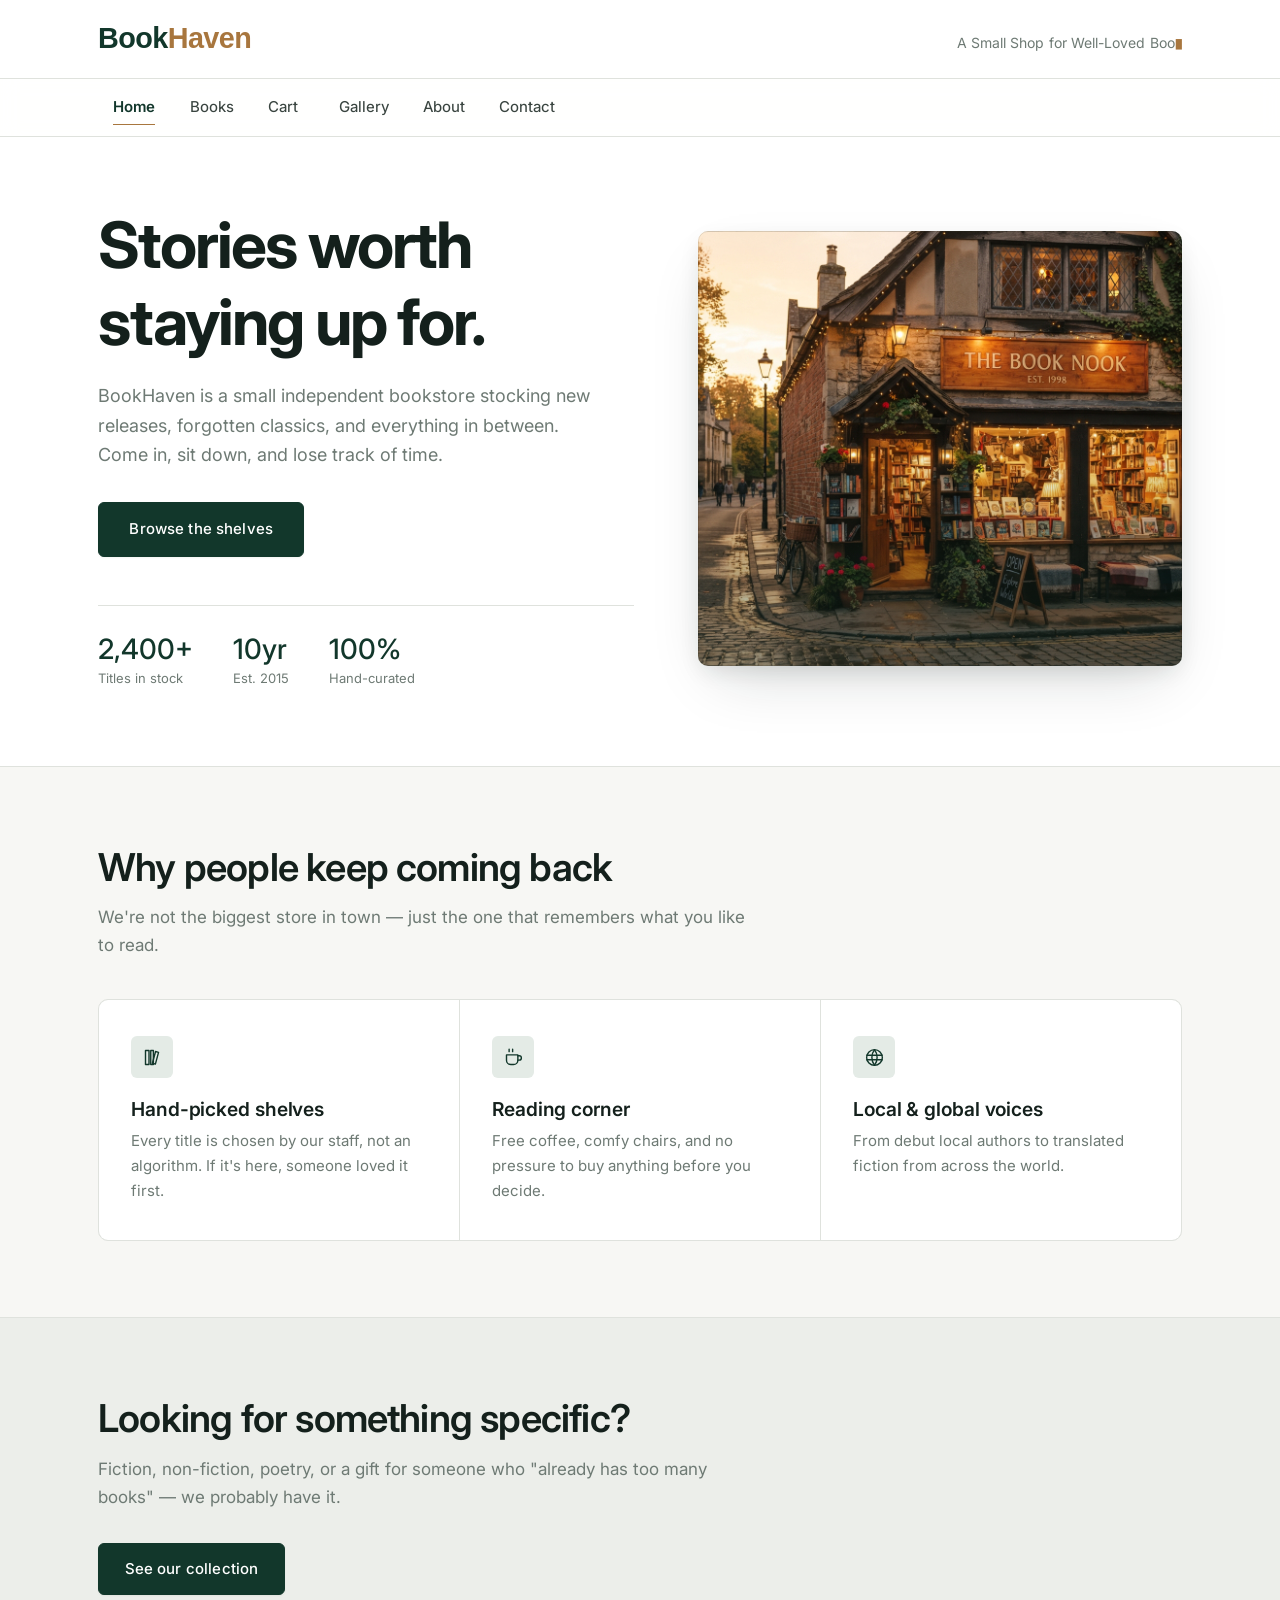
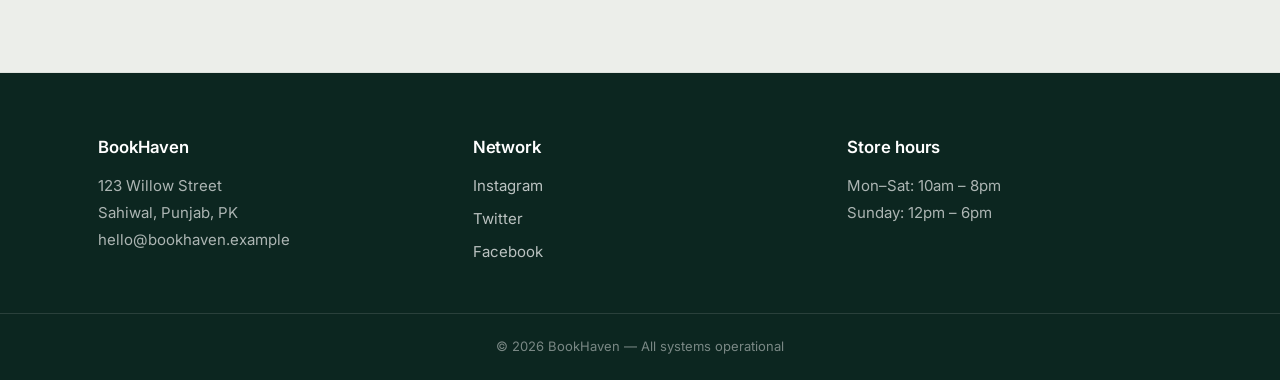
==== commit 5dabc6d2: "Updated GUI, with Light Themed desing" ====
--- a/Assignement/1/index.html
+++ b/Assignement/1/index.html
@@ -37,7 +37,7 @@
             </div>
           </div>
         </div>
-        <div class="hero-art" aria-hidden="true">📚</div>
+        <div class="hero-art" aria-hidden="true"></div>
       </div>
     </section>
 
@@ -49,17 +49,17 @@
 
         <div class="highlights">
           <article class="highlight">
-            <span class="highlight-icon">🗂</span>
+            <span class="highlight-icon"><svg viewBox="0 0 24 24" fill="none" stroke="currentColor" stroke-width="1.6" stroke-linecap="round" stroke-linejoin="round" aria-hidden="true"><path d="M4 4h4v16H4z"/><path d="M10 4h3v16h-3z"/><path d="m15.5 5.2 3.4.9-3.6 13.4-3.4-.9z"/></svg></span>
             <h3>Hand-picked shelves</h3>
             <p>Every title is chosen by our staff, not an algorithm. If it's here, someone loved it first.</p>
           </article>
           <article class="highlight">
-            <span class="highlight-icon">☕</span>
+            <span class="highlight-icon"><svg viewBox="0 0 24 24" fill="none" stroke="currentColor" stroke-width="1.6" stroke-linecap="round" stroke-linejoin="round" aria-hidden="true"><path d="M4 9h13v6a5 5 0 0 1-5 5H9a5 5 0 0 1-5-5z"/><path d="M17 10h1.5a2.5 2.5 0 0 1 0 5H17"/><path d="M7 2.5v2.8M11 2.5v2.8"/></svg></span>
             <h3>Reading corner</h3>
             <p>Free coffee, comfy chairs, and no pressure to buy anything before you decide.</p>
           </article>
           <article class="highlight">
-            <span class="highlight-icon">🌍</span>
+            <span class="highlight-icon"><svg viewBox="0 0 24 24" fill="none" stroke="currentColor" stroke-width="1.6" stroke-linecap="round" stroke-linejoin="round" aria-hidden="true"><circle cx="12" cy="12" r="9"/><path d="M3.2 9.5h17.6M3.2 14.5h17.6"/><path d="M12 3a15 15 0 0 1 0 18a15 15 0 0 1 0-18z"/></svg></span>
             <h3>Local & global voices</h3>
             <p>From debut local authors to translated fiction from across the world.</p>
           </article>
--- a/Assignement/1/css/style.css
+++ b/Assignement/1/css/style.css
@@ -1,10 +1,12 @@
 /* ==========================================================================
-   BookHaven — NEXUS UI System
-   Futuristic dark theme with holographic accents, scan-line overlays,
-   geometric elements, and data-terminal typography.
+   BookHaven — Bindery UI System
+   An editorial, print-inspired identity for an independent bookstore.
+   Deep bottle green, aged brass, cool paper. Inter + Arial, all sans.
+   Structure, class names and behaviour hooks are unchanged — this file
+   only redefines how the existing markup looks.
    ========================================================================== */
 
-@import url('https://fonts.googleapis.com/css2?family=Rajdhani:wght@400;500;600;700&family=Exo+2:ital,wght@0,300;0,400;0,500;0,700;1,300&family=Space+Mono:ital,wght@0,400;0,700;1,400&display=swap');
+@import url('https://fonts.googleapis.com/css2?family=Inter:wght@300;400;500;600;700;800&display=swap');
 
 *, *::before, *::after {
   margin: 0;
@@ -13,1779 +15,1426 @@
 }
 
 :root {
-  /* Core palette */
-  --bg:           #030508;
-  --bg-1:         #070c14;
-  --bg-2:         #0b1220;
-  --bg-3:         #0f1a2e;
-
-  /* Accent system */
-  --cyan:         #00f5ff;
-  --cyan-dim:     rgba(0, 245, 255, 0.15);
-  --cyan-glow:    rgba(0, 245, 255, 0.4);
-  --violet:       #b060ff;
-  --violet-dim:   rgba(176, 96, 255, 0.15);
-  --violet-glow:  rgba(176, 96, 255, 0.4);
-  --gold:         #ffd700;
-  --gold-dim:     rgba(255, 215, 0, 0.12);
-  --red:          #ff2d55;
-  --red-dim:      rgba(255, 45, 85, 0.15);
-  --green:        #00ff88;
-  --green-dim:    rgba(0, 255, 136, 0.12);
-
-  /* Text */
-  --text:         #c8ddf5;
-  --text-bright:  #eaf4ff;
-  --muted:        #4a6080;
-  --muted-2:      #2a3d55;
-
-  /* Lines and borders */
-  --line:         rgba(0, 245, 255, 0.08);
-  --line-2:       rgba(0, 245, 255, 0.18);
-  --line-3:       rgba(0, 245, 255, 0.4);
-
-  /* Gradients */
-  --grad-main:    linear-gradient(135deg, var(--cyan), var(--violet));
-  --grad-gold:    linear-gradient(135deg, #ffd700, #ff9500);
-  --grad-danger:  linear-gradient(135deg, var(--red), var(--violet));
-  --grad-success: linear-gradient(135deg, var(--green), var(--cyan));
-
-  /* Typography */
-  --font-head:    'Rajdhani', sans-serif;
-  --font-body:    'Exo 2', sans-serif;
-  --font-mono:    'Exo 2', sans-serif;
-
-  /* Sizes */
-  --radius:       4px;
-  --radius-lg:    8px;
-  --gap:          1.5rem;
-}
-
-/* Reduced motion */
+  /* ── Surfaces ── */
+  --paper:        #f7f7f4;   /* page background — cool, not cream */
+  --paper-white:  #ffffff;   /* cards, panels */
+  --paper-alt:    #eceeea;   /* alternating sections */
+
+  /* ── Ink ── */
+  --ink:          #14201c;   /* headings */
+  --ink-body:     #39443f;   /* body copy */
+  --ink-muted:    #6e7a74;   /* captions, meta */
+  --ink-faint:    #9aa39e;
+
+  /* ── Brand ── */
+  --green:        #12372b;   /* bottle green — primary */
+  --green-deep:   #0c2620;
+  --green-soft:   #e4ebe6;
+  --brass:        #a8763e;   /* aged brass — accent */
+  --brass-soft:   #f0e4d4;
+
+  /* ── Signals ── */
+  --error:        #9b2c2c;
+  --error-soft:   #fbeaea;
+  --success:      #1f6b4d;
+  --success-soft: #e3f0e9;
+
+  /* ── Lines ── */
+  --line:         #dfe2dd;
+  --line-strong:  #c6ccc5;
+
+  /* ── Type ── */
+  --display:      'Inter', Arial, Helvetica, sans-serif;   /* headings, wordmark */
+  --sans:         'Inter', Arial, Helvetica, sans-serif;    /* body and UI */
+
+  /* ── Shape & depth ── */
+  --radius-sm:    3px;
+  --radius:       6px;
+  --radius-lg:    10px;
+  --shadow-sm:    0 1px 2px rgba(20, 32, 28, 0.05);
+  --shadow:       0 2px 6px rgba(20, 32, 28, 0.06), 0 10px 24px -12px rgba(20, 32, 28, 0.12);
+  --shadow-lg:    0 8px 24px -6px rgba(20, 32, 28, 0.14), 0 24px 60px -20px rgba(20, 32, 28, 0.2);
+
+  --ease:         cubic-bezier(0.22, 0.61, 0.36, 1);
+}
+
 @media (prefers-reduced-motion: reduce) {
-  *, *::before, *::after { animation-duration: 0.001ms !important; transition-duration: 0.001ms !important; }
-}
-
-html { scroll-behavior: smooth; }
+  *, *::before, *::after {
+    animation-duration: 0.001ms !important;
+    animation-iteration-count: 1 !important;
+    transition-duration: 0.001ms !important;
+    scroll-behavior: auto !important;
+  }
+}
+
+html {
+  scroll-behavior: smooth;
+  -webkit-text-size-adjust: 100%;
+}
 
 body {
-  font-family: var(--font-body);
-  font-weight: 300;
-  color: var(--text);
-  background-color: var(--bg);
+  font-family: var(--sans);
+  font-size: 1rem;
+  font-weight: 400;
   line-height: 1.65;
+  color: var(--ink-body);
+  background-color: var(--paper);
+  -webkit-font-smoothing: antialiased;
+  -moz-osx-font-smoothing: grayscale;
   min-height: 100vh;
-  overflow-x: hidden;
-}
-
-/* ── Layered background: grid + dual glow ── */
-body::before {
-  content: '';
-  position: fixed;
-  inset: 0;
-  z-index: -3;
-  background:
-    radial-gradient(ellipse 80vw 60vh at 10% -10%, rgba(0,245,255,0.06) 0%, transparent 60%),
-    radial-gradient(ellipse 60vw 80vh at 95% 20%,  rgba(176,96,255,0.07) 0%, transparent 60%),
-    radial-gradient(ellipse 40vw 40vh at 50% 90%,  rgba(0,245,255,0.04) 0%, transparent 60%);
-}
-
-/* Perspective grid lines */
-body::after {
-  content: '';
-  position: fixed;
-  inset: 0;
-  z-index: -2;
-  background-image:
-    linear-gradient(rgba(0,245,255,0.035) 1px, transparent 1px),
-    linear-gradient(90deg, rgba(0,245,255,0.035) 1px, transparent 1px);
-  background-size: 60px 60px;
-}
-
-/* Scan-line overlay on the whole page */
-body > * {
-  position: relative;
-}
-body > *::before {
-  content: none;
-}
-
-/* Global scan-line effect — subtle horizontal lines */
-.site-header::after,
-.site-nav::after {
-  content: '';
-  position: absolute;
-  inset: 0;
-  background: repeating-linear-gradient(
-    0deg,
-    transparent,
-    transparent 3px,
-    rgba(0,0,0,0.08) 3px,
-    rgba(0,0,0,0.08) 4px
-  );
-  pointer-events: none;
-  z-index: 1;
-}
-
-/* Utilities */
+}
+
+img {
+  max-width: 100%;
+  display: block;
+}
+
+a {
+  color: var(--green);
+  text-decoration: none;
+  transition: color 0.2s var(--ease);
+}
+
+a:hover { color: var(--brass); }
+
+:focus-visible {
+  outline: 2px solid var(--brass);
+  outline-offset: 3px;
+  border-radius: 2px;
+}
+
+::selection {
+  background: var(--green);
+  color: #fff;
+}
+
+/* ── Typographic scale ───────────────────────────────────────────────── */
+
+h1, h2, h3, h4 {
+  font-family: var(--display);
+  color: var(--ink);
+  font-weight: 600;
+  line-height: 1.2;
+  letter-spacing: -0.021em;
+}
+
+h1 { font-size: clamp(2.15rem, 1.4rem + 2.6vw, 3.4rem); }
+h2 { font-size: clamp(1.7rem, 1.25rem + 1.6vw, 2.4rem); }
+h3 { font-size: 1.2rem; letter-spacing: -0.005em; }
+
+p { max-width: 68ch; }
+
 .container {
-  max-width: 1160px;
+  max-width: 1140px;
   margin: 0 auto;
-  padding: 0 1.5rem;
-}
-
-img { max-width: 100%; display: block; }
-
-a {
-  color: var(--cyan);
-  text-decoration: none;
-  transition: color 0.2s;
-}
-a:hover { color: #fff; }
-
-h1, h2, h3, h4 {
-  font-family: var(--font-head);
-  font-weight: 700;
-  line-height: 1.15;
-  letter-spacing: 0.04em;
-  color: var(--text-bright);
-}
-
-/* Focus styles */
-a:focus-visible,
-button:focus-visible,
-input:focus-visible,
-textarea:focus-visible {
-  outline: 1px solid var(--cyan);
-  outline-offset: 3px;
-  box-shadow: 0 0 0 3px rgba(0,245,255,0.2);
-}
-
-
-/* ==========================================================================
-   CORNER DECORATION — reusable bracket corners on panels
-   ========================================================================== */
-.corner-box {
-  position: relative;
-}
-.corner-box::before,
-.corner-box::after {
-  content: '';
-  position: absolute;
-  width: 12px;
-  height: 12px;
-  border-color: var(--cyan);
-  border-style: solid;
-  opacity: 0.6;
-}
-.corner-box::before {
-  top: 0; left: 0;
-  border-width: 1px 0 0 1px;
-}
-.corner-box::after {
-  bottom: 0; right: 0;
-  border-width: 0 1px 1px 0;
-}
-
+  padding: 0 1.75rem;
+}
+
+/* ── Sections ────────────────────────────────────────────────────────── */
+
+.section {
+  padding: clamp(3.5rem, 6vw, 6rem) 0;
+}
+
+.section-alt {
+  background: var(--paper-alt);
+  border-top: 1px solid var(--line);
+  border-bottom: 1px solid var(--line);
+}
+
+.section-title {
+  margin-bottom: 0.85rem;
+}
+
+.section-lead {
+  font-size: 1.0625rem;
+  color: var(--ink-muted);
+  max-width: 60ch;
+  margin-bottom: 2.5rem;
+}
+
+/* ── Buttons ─────────────────────────────────────────────────────────── */
+
+.btn {
+  display: inline-flex;
+  align-items: center;
+  justify-content: center;
+  gap: 0.5rem;
+  font-family: var(--sans);
+  font-size: 0.9375rem;
+  font-weight: 500;
+  letter-spacing: 0.01em;
+  color: #fff;
+  background: var(--green);
+  border: 1px solid var(--green);
+  border-radius: var(--radius);
+  padding: 0.8rem 1.6rem;
+  cursor: pointer;
+  transition: background 0.2s var(--ease), transform 0.2s var(--ease), box-shadow 0.2s var(--ease);
+  box-shadow: var(--shadow-sm);
+}
+
+.btn:hover {
+  background: var(--green-deep);
+  border-color: var(--green-deep);
+  color: #fff;
+  transform: translateY(-1px);
+  box-shadow: var(--shadow);
+}
+
+.btn:active { transform: translateY(0); }
+
+.btn span { display: inline-block; }
 
 /* ==========================================================================
    HEADER
    ========================================================================== */
+
 .site-header {
-  position: relative;
-  background: linear-gradient(180deg, rgba(0,245,255,0.04) 0%, transparent 100%);
-  border-bottom: 1px solid var(--line-2);
-  padding: 2rem 0 1.5rem;
-  overflow: hidden;
-}
-
-/* Horizontal accent lines in header */
-.site-header::before {
-  content: '';
-  position: absolute;
-  top: 0; left: 0; right: 0;
-  height: 2px;
-  background: var(--grad-main);
-  box-shadow: 0 0 20px var(--cyan-glow), 0 0 60px rgba(0,245,255,0.2);
+  background: var(--paper-white);
+  border-bottom: 1px solid var(--line);
 }
 
 .header-inner {
-  text-align: center;
-  position: relative;
-  z-index: 2;
-}
-
+  display: flex;
+  align-items: baseline;
+  justify-content: space-between;
+  gap: 1.5rem;
+  padding-top: 1.5rem;
+  padding-bottom: 1.5rem;
+  flex-wrap: wrap;
+}
+
+/* ── Wordmark ──────────────────────────────────────────────────────────
+   Plain two-colour logotype: bold Arial, "Book" in bottle green and
+   "Haven" in brass. */
 .logo {
-  font-family: var(--font-head);
-  font-size: 2.8rem;
+  display: inline-block;
+  font-family: Arial, Helvetica, sans-serif;
+  font-size: 1.8rem;
   font-weight: 700;
-  letter-spacing: 0.18em;
-  background: var(--grad-main);
-  -webkit-background-clip: text;
-  background-clip: text;
-  color: transparent;
-  display: inline-block;
-  text-shadow: none;
-  position: relative;
-}
-.logo::after {
-  content: attr(href);
-  content: '';
-  position: absolute;
-  inset: 0;
-  background: var(--grad-main);
-  -webkit-background-clip: text;
-  background-clip: text;
-  opacity: 0;
-  filter: blur(8px);
-  transition: opacity 0.3s;
-}
-.logo:hover { text-decoration: none; filter: brightness(1.2) drop-shadow(0 0 12px var(--cyan)); }
+  font-style: normal;
+  letter-spacing: -0.02em;
+  line-height: 1;
+  color: var(--ink);
+}
+
+.logo-book  { color: var(--green); }
+.logo-haven { color: var(--brass); }
+
+.logo:hover .logo-book,
+.logo:hover .logo-haven { opacity: 0.82; }
 
 .tagline {
-  font-family: var(--font-mono);
-  font-size: 0.72rem;
-  color: var(--muted);
-  margin-top: 0.5rem;
-  letter-spacing: 0.25em;
-  text-transform: uppercase;
-  min-height: 1em;
-  display: flex;
-  align-items: center;
-  justify-content: center;
-  gap: 0.15em;
-}
-.tagline-text { white-space: pre; font-weight: 400; }
+  font-size: 0.875rem;
+  font-family: var(--sans);
+  color: var(--ink-muted);
+  letter-spacing: 0.005em;
+  display: flex;
+  align-items: baseline;
+  gap: 1px;
+  min-height: 1.4em;
+  margin: 0;
+}
+
 .tagline-cursor {
-  display: inline-block;
-  color: var(--cyan);
-  animation: taglineBlink 1s step-end infinite;
-}
-@keyframes taglineBlink {
-  0%, 100% { opacity: 1; }
-  50% { opacity: 0; }
-}
-
-/* Decorative side elements in header */
-.header-inner::before,
-.header-inner::after {
-  content: '◈';
-  position: absolute;
-  top: 50%;
-  transform: translateY(-50%);
-  font-size: 1rem;
-  color: var(--cyan);
-  opacity: 0.3;
-}
-.header-inner::before { left: 0; }
-.header-inner::after  { right: 0; }
-
+  color: var(--brass);
+  font-size: 0.62em;
+  font-style: normal;
+  transform: translateY(-0.08em);
+  animation: caret 1.1s steps(1, end) infinite;
+}
+
+@keyframes caret {
+  0%, 50%   { opacity: 1; }
+  51%, 100% { opacity: 0; }
+}
 
 /* ==========================================================================
    NAVIGATION
    ========================================================================== */
+
 .site-nav {
   position: sticky;
   top: 0;
-  z-index: 50;
-  background: rgba(3, 5, 8, 0.92);
-  backdrop-filter: blur(16px) saturate(1.4);
-  -webkit-backdrop-filter: blur(16px) saturate(1.4);
-  border-bottom: 1px solid var(--line-2);
-  overflow: hidden;
+  z-index: 60;
+  background: rgba(255, 255, 255, 0.92);
+  backdrop-filter: saturate(1.4) blur(10px);
+  -webkit-backdrop-filter: saturate(1.4) blur(10px);
+  border-bottom: 1px solid var(--line);
 }
 
 .nav-inner {
   display: flex;
   align-items: center;
-  justify-content: center;
+  justify-content: flex-start;
+  min-height: 56px;
+}
+
+.nav-links {
+  list-style: none;
+  display: flex;
+  align-items: center;
+  gap: 0.25rem;
+}
+
+.nav-links a {
   position: relative;
-  z-index: 2;
-}
-
-.nav-links {
-  display: flex;
-  list-style: none;
-  gap: 0;
-}
-
-.nav-links a {
-  display: flex;
+  display: inline-flex;
   align-items: center;
-  gap: 0.35rem;
-  padding: 1rem 1.4rem;
-  color: var(--muted);
-  font-family: var(--font-head);
-  font-weight: 600;
-  font-size: 0.9rem;
-  letter-spacing: 0.1em;
-  text-transform: uppercase;
-  border-bottom: 2px solid transparent;
-  transition: color 0.2s, border-color 0.2s, background 0.2s;
-  position: relative;
-}
-
-.nav-links a::before {
+  gap: 0.4rem;
+  font-size: 0.9375rem;
+  font-weight: 450;
+  color: var(--ink-body);
+  padding: 1rem 0.95rem;
+}
+
+.nav-links a::after {
   content: '';
   position: absolute;
-  bottom: 0; left: 0; right: 0;
-  height: 100%;
-  background: linear-gradient(180deg, transparent, rgba(0,245,255,0.04));
-  opacity: 0;
-  transition: opacity 0.2s;
-}
-
-.nav-links a:hover,
+  left: 0.95rem;
+  right: 0.95rem;
+  bottom: 0.65rem;
+  height: 1.5px;
+  background: var(--brass);
+  transform: scaleX(0);
+  transform-origin: left;
+  transition: transform 0.22s var(--ease);
+}
+
+.nav-links a:hover { color: var(--ink); }
+.nav-links a:hover::after { transform: scaleX(1); }
+
 .nav-links a.active {
-  color: var(--text-bright);
-  text-decoration: none;
-  border-bottom-color: var(--cyan);
-}
-.nav-links a:hover::before,
-.nav-links a.active::before {
-  opacity: 1;
-}
-.nav-links a.active {
-  color: var(--cyan);
-}
-
-/* Cart badge */
-.cart-count {
-  display: inline-flex;
-  align-items: center;
-  justify-content: center;
-  background: var(--grad-main);
-  color: #000;
-  font-family: var(--font-mono);
-  font-size: 0.65rem;
-  font-weight: 700;
-  border-radius: 2px;
-  padding: 0.1rem 0.35rem;
-  min-width: 1.1rem;
+  color: var(--green);
+  font-weight: 600;
+}
+
+.nav-links a.active::after { transform: scaleX(1); }
+
+.cart-count:not(:empty) {
+  display: inline-grid;
+  place-items: center;
+  min-width: 19px;
+  height: 19px;
+  padding: 0 5px;
+  font-size: 0.6875rem;
+  font-weight: 600;
+  font-variant-numeric: tabular-nums;
+  color: #fff;
+  background: var(--brass);
+  border-radius: 999px;
   line-height: 1;
-  animation: badge-pulse 2s ease-in-out infinite;
-}
-.cart-count:empty { display: none; }
-
-@keyframes badge-pulse {
-  0%, 100% { box-shadow: 0 0 0 0 var(--cyan-glow); }
-  50% { box-shadow: 0 0 0 3px transparent; }
 }
 
 /* Hamburger */
 .nav-toggle {
   display: none;
   flex-direction: column;
+  justify-content: center;
   gap: 5px;
-  background: none;
-  border: 1px solid var(--line-2);
-  border-radius: var(--radius);
+  width: 42px;
+  height: 42px;
+  padding: 10px;
+  background: transparent;
+  border: 1px solid var(--line-strong);
+  border-radius: var(--radius-sm);
   cursor: pointer;
-  padding: 0.6rem;
-}
+}
+
 .nav-toggle span {
-  width: 22px;
-  height: 2px;
-  background: var(--cyan);
-  border-radius: 1px;
   display: block;
-  transition: transform 0.3s, opacity 0.3s;
-}
-
-
-/* ==========================================================================
-   FOOTER
-   ========================================================================== */
-.site-footer {
-  position: relative;
-  background: var(--bg-1);
-  border-top: 1px solid var(--line-2);
-  margin-top: 5rem;
-  padding: 3.5rem 0 1.5rem;
-  overflow: hidden;
-}
-
-.site-footer::before {
-  content: '';
-  position: absolute;
-  top: 0; left: 0; right: 0;
-  height: 1px;
-  background: var(--grad-main);
-  box-shadow: 0 0 20px var(--cyan-glow);
-}
-
-.footer-inner {
-  display: grid;
-  grid-template-columns: repeat(3, 1fr);
-  gap: 2.5rem;
-}
-
-.footer-block h3 {
-  font-family: var(--font-head);
-  font-size: 0.85rem;
-  letter-spacing: 0.2em;
-  text-transform: uppercase;
-  color: var(--cyan);
-  margin-bottom: 1rem;
-  padding-bottom: 0.5rem;
-  border-bottom: 1px solid var(--line);
-}
-
-.footer-block p {
-  font-size: 0.85rem;
-  color: var(--muted);
-  margin-bottom: 0.4rem;
-  line-height: 1.7;
-}
-
-.social-links { list-style: none; }
-.social-links li { margin-bottom: 0.35rem; }
-.social-links a {
-  font-family: var(--font-head);
-  font-size: 0.85rem;
-  color: var(--muted);
-  letter-spacing: 0.08em;
-  display: inline-flex;
-  align-items: center;
-  gap: 0.4rem;
-  transition: color 0.2s;
-}
-.social-links a::before {
-  content: '▸';
-  color: var(--cyan);
-  font-size: 0.7rem;
-}
-.social-links a:hover { color: var(--cyan); }
-
-.footer-copy {
-  text-align: center;
-  font-family: var(--font-mono);
-  font-size: 0.7rem;
-  margin-top: 2.5rem;
-  color: var(--muted-2);
-  letter-spacing: 0.1em;
-  border-top: 1px solid var(--line);
-  padding-top: 1.5rem;
-}
-
-
-/* ==========================================================================
-   SECTION BASE
-   ========================================================================== */
-.section {
-  padding: 4rem 0;
-}
-
-.section-title {
-  font-family: var(--font-head);
-  font-size: 2.2rem;
-  font-weight: 700;
-  letter-spacing: 0.06em;
-  margin-bottom: 0.5rem;
-  position: relative;
-  display: inline-block;
-}
-
-/* Underline accent on section titles */
-.section-title::after {
-  content: '';
-  display: block;
-  height: 2px;
-  width: 40%;
-  margin-top: 0.4rem;
-  background: var(--grad-main);
-  box-shadow: 0 0 8px var(--cyan-glow);
-}
-
-.section-lead {
-  max-width: 58ch;
-  margin-bottom: 2.5rem;
-  color: var(--muted);
-  font-size: 1rem;
-  line-height: 1.8;
-  font-weight: 300;
-}
-
-.section-alt {
-  background: linear-gradient(135deg, rgba(0,245,255,0.02), rgba(176,96,255,0.02));
-  border-top: 1px solid var(--line);
-  border-bottom: 1px solid var(--line);
-}
-
-/* Panel style — glassy card */
-.panel {
-  background: var(--bg-2);
-  border: 1px solid var(--line-2);
-  border-radius: var(--radius-lg);
-  position: relative;
-}
-
-
-/* ==========================================================================
-   BUTTON SYSTEM
-   ========================================================================== */
-.btn {
-  display: inline-flex;
-  align-items: center;
-  gap: 0.5rem;
-  background: transparent;
-  border: 1px solid var(--cyan);
-  color: var(--cyan);
-  padding: 0.75rem 2rem;
-  border-radius: var(--radius);
-  font-family: var(--font-head);
-  font-size: 0.95rem;
-  font-weight: 700;
-  letter-spacing: 0.12em;
-  text-transform: uppercase;
-  cursor: pointer;
-  position: relative;
-  overflow: hidden;
-  transition: color 0.25s, box-shadow 0.25s, transform 0.2s;
-}
-
-.btn::before {
-  content: '';
-  position: absolute;
-  inset: 0;
-  background: var(--grad-main);
-  opacity: 0;
-  transition: opacity 0.25s;
-}
-
-.btn::after {
-  content: '▸';
-  font-size: 0.8rem;
-  position: relative;
-  z-index: 1;
-  transition: transform 0.2s;
-}
-
-.btn span {
-  position: relative;
-  z-index: 1;
-}
-
-.btn:hover {
-  color: #000;
-  border-color: transparent;
-  box-shadow: 0 0 30px var(--cyan-glow), 0 4px 20px rgba(0,0,0,0.4);
-  transform: translateY(-2px);
-  text-decoration: none;
-}
-.btn:hover::before { opacity: 1; }
-.btn:hover::after { transform: translateX(3px); }
-
-/* Fix so btn text shows correctly */
-.btn {
-  text-align: center;
-  justify-content: center;
-}
-.btn::after { display: none; }
-.btn:hover::after { display: none; }
-
+  height: 1.5px;
+  width: 100%;
+  background: var(--ink);
+  border-radius: 2px;
+  transition: transform 0.25s var(--ease), opacity 0.2s var(--ease);
+}
 
 /* ==========================================================================
    HERO
    ========================================================================== */
+
 .hero {
-  padding: 6rem 0 5rem;
+  background: var(--paper-white);
   border-bottom: 1px solid var(--line);
-  position: relative;
-  overflow: hidden;
-}
-
-/* Large decorative circle in hero background */
-.hero::before {
-  content: '';
-  position: absolute;
-  width: 700px;
-  height: 700px;
-  border-radius: 50%;
-  border: 1px solid rgba(0,245,255,0.06);
-  top: 50%;
-  right: -200px;
-  transform: translateY(-50%);
-  pointer-events: none;
-}
-.hero::after {
-  content: '';
-  position: absolute;
-  width: 500px;
-  height: 500px;
-  border-radius: 50%;
-  border: 1px solid rgba(176,96,255,0.05);
-  top: 50%;
-  right: -100px;
-  transform: translateY(-50%);
-  pointer-events: none;
+  padding: clamp(3rem, 5.5vw, 5.5rem) 0 clamp(3.5rem, 6vw, 6rem);
 }
 
 .hero-inner {
   display: grid;
-  grid-template-columns: 1fr auto;
+  grid-template-columns: 1.05fr 0.95fr;
+  gap: clamp(2rem, 5vw, 4.5rem);
   align-items: center;
-  gap: 4rem;
+}
+
+.hero h1 {
+  font-size: clamp(2.4rem, 1.5rem + 3.2vw, 4rem);
+  font-weight: 700;
+  letter-spacing: -0.032em;
+  margin-bottom: 1.25rem;
+}
+
+.hero p {
+  font-size: 1.125rem;
+  color: var(--ink-muted);
+  max-width: 46ch;
+  margin-bottom: 2rem;
+}
+
+.hero .btn { padding: 0.9rem 1.9rem; }
+
+.hero-stats {
+  display: flex;
+  flex-wrap: wrap;
+  gap: 2.5rem;
+  margin-top: 3rem;
+  padding-top: 1.75rem;
+  border-top: 1px solid var(--line);
+}
+
+.hero-stats > div {
+  display: flex;
+  flex-direction: column;
+  gap: 0.15rem;
+}
+
+.hero-stat-num {
+  font-family: var(--display);
+  font-size: 1.75rem;
+  font-weight: 500;
+  color: var(--green);
+  line-height: 1.1;
+  font-variant-numeric: lining-nums;
+}
+
+.hero-stat-label {
+  font-size: 0.8125rem;
+  color: var(--ink-muted);
+}
+
+/* The oversized emoji is replaced by a photographic panel of the store */
+.hero-art {
+  font-size: 0;
+  min-height: clamp(300px, 34vw, 440px);
+  border-radius: var(--radius-lg);
+  background-image:
+    linear-gradient(to top, rgba(12, 38, 32, 0.42) 0%, rgba(12, 38, 32, 0) 55%),
+    url('../images/img7.jpg');
+  background-size: cover;
+  background-position: center;
+  box-shadow: var(--shadow-lg);
   position: relative;
-  z-index: 2;
-}
-
-/* Decorative label above hero title */
-.hero-inner > div:first-child::before {
-  content: '// WELCOME TO NEXUS';
-  display: block;
-  font-family: var(--font-mono);
-  font-size: 0.72rem;
-  color: var(--cyan);
-  letter-spacing: 0.25em;
-  margin-bottom: 1.2rem;
-  opacity: 0.7;
-}
-
-.hero h1 {
-  font-size: 3.8rem;
-  font-weight: 700;
-  letter-spacing: 0.04em;
-  line-height: 1.05;
-  margin-bottom: 1.2rem;
-  /* Split color effect on h1 */
-  background: linear-gradient(135deg, var(--text-bright) 40%, var(--cyan) 100%);
-  -webkit-background-clip: text;
-  background-clip: text;
-  color: transparent;
-}
-
-.hero p {
-  font-size: 1.05rem;
-  max-width: 44ch;
-  margin-bottom: 2rem;
-  color: var(--muted);
-  font-weight: 300;
-  line-height: 1.8;
-}
-
-/* Holographic book icon in hero */
-.hero-art {
-  font-size: 7rem;
-  line-height: 1;
-  position: relative;
-  display: flex;
-  align-items: center;
-  justify-content: center;
-  width: 180px;
-  height: 180px;
-}
-
-.hero-art::before {
-  content: '';
-  position: absolute;
-  inset: -20px;
-  border-radius: 50%;
-  background: radial-gradient(circle, var(--cyan-dim) 0%, transparent 70%);
-  animation: hero-glow 3s ease-in-out infinite alternate;
 }
 
 .hero-art::after {
   content: '';
   position: absolute;
   inset: 0;
-  border-radius: 50%;
-  border: 1px solid rgba(0,245,255,0.2);
-  animation: hero-ring 4s linear infinite;
-}
-
-@keyframes hero-glow {
-  from { transform: scale(0.9); opacity: 0.7; }
-  to   { transform: scale(1.1); opacity: 1; }
-}
-
-@keyframes hero-ring {
-  from { transform: rotate(0deg) scale(1); }
-  to   { transform: rotate(360deg) scale(1); }
-}
-
-/* Stats row below hero text */
-.hero-stats {
-  display: flex;
-  gap: 2.5rem;
-  margin-top: 2.5rem;
-  padding-top: 2rem;
-  border-top: 1px solid var(--line);
-}
-.hero-stat-num {
-  font-family: var(--font-mono);
-  font-size: 1.6rem;
-  color: var(--cyan);
-  display: block;
-  line-height: 1;
-}
-.hero-stat-label {
-  font-size: 0.75rem;
-  color: var(--muted);
-  text-transform: uppercase;
-  letter-spacing: 0.1em;
-}
-
+  border-radius: inherit;
+  border: 1px solid rgba(20, 32, 28, 0.1);
+  pointer-events: none;
+}
 
 /* ==========================================================================
-   HIGHLIGHTS (home page feature grid)
+   HIGHLIGHTS
    ========================================================================== */
+
 .highlights {
   display: grid;
-  grid-template-columns: repeat(3, 1fr);
-  gap: 1.5rem;
+  grid-template-columns: repeat(auto-fit, minmax(250px, 1fr));
+  gap: 1px;
+  background: var(--line);
+  border: 1px solid var(--line);
+  border-radius: var(--radius-lg);
+  overflow: hidden;
 }
 
 .highlight {
-  background: var(--bg-2);
+  background: var(--paper-white);
+  padding: 2.25rem 2rem;
+}
+
+.highlight-icon {
+  display: inline-grid;
+  place-items: center;
+  width: 42px;
+  height: 42px;
+  border-radius: var(--radius);
+  background: var(--green-soft);
+  color: var(--green);
+  margin-bottom: 1.25rem;
+}
+
+.highlight-icon svg { width: 21px; height: 21px; }
+
+.highlight h3 { margin-bottom: 0.5rem; }
+
+.highlight p {
+  font-size: 0.9375rem;
+  color: var(--ink-muted);
+}
+
+.section-alt .section-lead { margin-bottom: 2rem; }
+
+/* ==========================================================================
+   BOOKS
+   ========================================================================== */
+
+.filter-bar {
+  display: flex;
+  flex-wrap: wrap;
+  gap: 0.5rem;
+  margin-bottom: 2.5rem;
+}
+
+.filter-btn {
+  font-family: var(--sans);
+  font-size: 0.875rem;
+  font-weight: 500;
+  color: var(--ink-body);
+  background: var(--paper-white);
+  border: 1px solid var(--line-strong);
+  border-radius: 999px;
+  padding: 0.5rem 1.1rem;
+  cursor: pointer;
+  transition: background 0.2s var(--ease), border-color 0.2s var(--ease), color 0.2s var(--ease);
+}
+
+.filter-btn:hover {
+  border-color: var(--green);
+  color: var(--green);
+}
+
+.filter-btn.active {
+  background: var(--green);
+  border-color: var(--green);
+  color: #fff;
+}
+
+.book-grid {
+  display: grid;
+  grid-template-columns: repeat(auto-fill, minmax(240px, 1fr));
+  gap: 2rem 1.75rem;
+}
+
+/* JS sets display:block on these when filtering, so the card stays a block box */
+.book-card {
+  display: block;
+  background: var(--paper-white);
+  border: 1px solid var(--line);
+  border-radius: var(--radius);
+  padding: 1rem 1rem 1.25rem;
+  transition: border-color 0.2s var(--ease), box-shadow 0.25s var(--ease), transform 0.25s var(--ease);
+}
+
+.book-card:hover {
+  border-color: var(--line-strong);
+  box-shadow: var(--shadow);
+  transform: translateY(-2px);
+}
+
+.book-cover {
+  width: 100%;
+  aspect-ratio: 3 / 4;
+  object-fit: cover;
+  border-radius: var(--radius-sm);
+  background: var(--paper-alt);
+  margin-bottom: 1.1rem;
+  box-shadow: 0 1px 3px rgba(20, 32, 28, 0.12);
+}
+
+.book-card h3 {
+  font-size: 1.125rem;
+  min-height: 2.4em;   /* reserve two lines so buttons align across the row */
+  margin-bottom: 0.2rem;
+}
+
+.book-author {
+  font-family: var(--sans);
+  font-size: 0.9375rem;
+  color: var(--ink-muted);
+  margin-bottom: 0.75rem;
+}
+
+.book-price {
+  font-size: 1rem;
+  font-weight: 600;
+  color: var(--brass);
+  font-variant-numeric: tabular-nums;
+  margin-bottom: 1rem;
+}
+
+.add-btn {
+  width: 100%;
+  font-family: var(--sans);
+  font-size: 0.875rem;
+  font-weight: 500;
+  color: var(--green);
+  background: transparent;
+  border: 1px solid var(--green);
+  border-radius: var(--radius);
+  padding: 0.6rem 1rem;
+  cursor: pointer;
+  transition: background 0.18s var(--ease), color 0.18s var(--ease), border-color 0.18s var(--ease);
+}
+
+.add-btn:hover {
+  background: var(--green);
+  color: #fff;
+}
+
+.add-btn.added,
+.add-btn:disabled {
+  background: var(--success-soft);
+  border-color: var(--success);
+  color: var(--success);
+  cursor: default;
+}
+
+/* ==========================================================================
+   CART
+   ========================================================================== */
+
+.cart-layout {
+  display: grid;
+  grid-template-columns: minmax(0, 1fr) 380px;
+  gap: 3rem;
+  align-items: start;
+}
+
+.cart-heading-row {
+  display: flex;
+  align-items: flex-start;
+  justify-content: space-between;
+  gap: 1rem;
+  margin-bottom: 2rem;
+}
+
+.cart-heading-row .section-title { margin-bottom: 0.5rem; }
+
+.item-count {
+  flex-shrink: 0;
+  font-size: 0.8125rem;
+  font-weight: 500;
+  color: var(--ink-muted);
+  background: var(--paper-alt);
+  border: 1px solid var(--line);
+  border-radius: 999px;
+  padding: 0.3rem 0.8rem;
+  white-space: nowrap;
+}
+
+.item-count:empty {
+  display: none;
+}
+
+/* Shown by JS only when the cart is empty */
+.empty-cart {
+  display: none;
+  text-align: center;
+  background: var(--paper-white);
+  border: 1px dashed var(--line-strong);
+  border-radius: var(--radius-lg);
+  padding: 4rem 2rem;
+}
+
+.empty-icon {
+  display: inline-grid;
+  place-items: center;
+  width: 56px;
+  height: 56px;
+  border-radius: 50%;
+  background: var(--paper-alt);
+  color: var(--ink-faint);
+  margin-bottom: 1.25rem;
+}
+
+.empty-icon svg { width: 26px; height: 26px; }
+
+.empty-cart p {
+  max-width: none;
+  font-family: var(--display);
+  font-size: 1.25rem;
+  color: var(--ink);
+  margin-bottom: 0.75rem;
+}
+
+.empty-cart a {
+  font-size: 0.9375rem;
+  font-weight: 500;
+  border-bottom: 1px solid currentColor;
+  padding-bottom: 1px;
+}
+
+/* JS sets display:flex on the list */
+.cart-list {
+  flex-direction: column;
+  gap: 0.75rem;
+}
+
+.cart-item {
+  display: flex;
+  flex-wrap: wrap;
+  align-items: center;
+  gap: 1.25rem;
+  background: var(--paper-white);
+  border: 1px solid var(--line);
+  border-radius: var(--radius);
+  padding: 1rem 1.25rem;
+}
+
+.cart-item-cover {
+  width: 58px;
+  aspect-ratio: 3 / 4;
+  object-fit: cover;
+  border-radius: var(--radius-sm);
+  box-shadow: 0 1px 3px rgba(20, 32, 28, 0.14);
+  flex-shrink: 0;
+}
+
+.cart-item-info {
+  flex: 1 1 180px;
+  min-width: 0;
+}
+
+.cart-item-name {
+  font-family: var(--display);
+  font-size: 1.0625rem;
+  font-weight: 500;
+  color: var(--ink);
+  line-height: 1.3;
+}
+
+.cart-item-author {
+  font-family: var(--sans);
+  font-size: 0.875rem;
+  color: var(--ink-muted);
+}
+
+.cart-item-price {
+  font-size: 0.8125rem;
+  color: var(--ink-faint);
+  margin-top: 0.2rem;
+}
+
+.cart-item-actions {
+  display: flex;
+  align-items: center;
+  gap: 1.25rem;
+  margin-left: auto;
+}
+
+.qty-controls {
+  display: flex;
+  align-items: center;
+  border: 1px solid var(--line-strong);
+  border-radius: var(--radius-sm);
+  overflow: hidden;
+}
+
+.qty-btn {
+  width: 30px;
+  height: 30px;
+  font-size: 1rem;
+  line-height: 1;
+  color: var(--ink-body);
+  background: var(--paper-white);
+  border: none;
+  cursor: pointer;
+  transition: background 0.15s var(--ease), color 0.15s var(--ease);
+}
+
+.qty-btn:hover {
+  background: var(--green);
+  color: #fff;
+}
+
+.qty-value {
+  min-width: 34px;
+  text-align: center;
+  font-size: 0.875rem;
+  font-weight: 600;
+  font-variant-numeric: tabular-nums;
+  color: var(--ink);
+  border-left: 1px solid var(--line-strong);
+  border-right: 1px solid var(--line-strong);
+  line-height: 30px;
+}
+
+.cart-item-subtotal {
+  min-width: 72px;
+  text-align: right;
+  font-size: 0.9375rem;
+  font-weight: 600;
+  color: var(--ink);
+  font-variant-numeric: tabular-nums;
+}
+
+.remove-link {
+  font-family: var(--sans);
+  font-size: 0.8125rem;
+  color: var(--ink-faint);
+  background: none;
+  border: none;
+  padding: 0.2rem 0;
+  cursor: pointer;
+  border-bottom: 1px solid transparent;
+  transition: color 0.18s var(--ease), border-color 0.18s var(--ease);
+}
+
+.remove-link:hover {
+  color: var(--error);
+  border-bottom-color: var(--error);
+}
+
+/* ── Order summary ── */
+
+.summary-box {
+  position: sticky;
+  top: 82px;
+  background: var(--paper-white);
   border: 1px solid var(--line);
   border-radius: var(--radius-lg);
   padding: 1.75rem;
+  box-shadow: var(--shadow-sm);
+}
+
+.summary-box h2 {
+  font-size: 1.3rem;
+  padding-bottom: 1rem;
+  margin-bottom: 0.5rem;
+  border-bottom: 1px solid var(--line);
+}
+
+.summary-row {
+  display: flex;
+  justify-content: space-between;
+  align-items: baseline;
+  gap: 1rem;
+  padding: 0.55rem 0;
+  font-size: 0.9375rem;
+  color: var(--ink-muted);
+  font-variant-numeric: tabular-nums;
+}
+
+.summary-row span:last-child { color: var(--ink-body); }
+
+.summary-row.total {
+  margin-top: 0.5rem;
+  padding-top: 1rem;
+  border-top: 1px solid var(--line);
+  font-family: var(--display);
+  font-size: 1.2rem;
+  color: var(--ink);
+}
+
+.summary-row.total span:last-child {
+  font-weight: 600;
+  color: var(--green);
+}
+
+.cod-note {
+  display: flex;
+  align-items: flex-start;
+  gap: 0.6rem;
+  font-size: 0.8125rem;
+  line-height: 1.5;
+  color: var(--ink-muted);
+  background: var(--brass-soft);
+  border-radius: var(--radius);
+  padding: 0.8rem 0.9rem;
+  margin: 1.25rem 0 1.5rem;
+  max-width: none;
+}
+
+.cod-note svg {
+  width: 16px;
+  height: 16px;
+  flex-shrink: 0;
+  margin-top: 2px;
+  color: var(--brass);
+}
+
+.summary-box .btn {
+  width: 100%;
+  margin-top: 0.5rem;
+}
+
+/* ==========================================================================
+   FORMS
+   ========================================================================== */
+
+.form-group { margin-bottom: 1.15rem; }
+
+.form-group label {
+  display: block;
+  font-size: 0.8125rem;
+  font-weight: 500;
+  color: var(--ink-body);
+  margin-bottom: 0.4rem;
+}
+
+.form-group input,
+.form-group textarea {
+  width: 100%;
+  font-family: var(--sans);
+  font-size: 0.9375rem;
+  color: var(--ink);
+  background: var(--paper-white);
+  border: 1px solid var(--line-strong);
+  border-radius: var(--radius);
+  padding: 0.7rem 0.85rem;
+  transition: border-color 0.18s var(--ease), box-shadow 0.18s var(--ease);
+}
+
+.form-group textarea {
+  min-height: 120px;
+  resize: vertical;
+  line-height: 1.6;
+}
+
+.form-group input::placeholder,
+.form-group textarea::placeholder { color: var(--ink-faint); }
+
+.form-group input:focus,
+.form-group textarea:focus {
+  outline: none;
+  border-color: var(--green);
+  box-shadow: 0 0 0 3px rgba(18, 55, 43, 0.1);
+}
+
+.error-msg {
+  display: none;
+  font-size: 0.8125rem;
+  color: var(--error);
+  margin-top: 0.35rem;
+}
+
+.form-group.invalid input,
+.form-group.invalid textarea {
+  border-color: var(--error);
+  background: var(--error-soft);
+}
+
+.form-group.invalid input:focus,
+.form-group.invalid textarea:focus {
+  box-shadow: 0 0 0 3px rgba(155, 44, 44, 0.12);
+}
+
+.form-group.invalid .error-msg { display: block; }
+
+/* Success banner — JS toggles .visible */
+.form-success {
+  display: none;
+  font-size: 0.9375rem;
+  color: var(--success);
+  background: var(--success-soft);
+  border: 1px solid rgba(31, 107, 77, 0.25);
+  border-left: 3px solid var(--success);
+  border-radius: var(--radius);
+  padding: 0.9rem 1.1rem;
+  margin-bottom: 1.5rem;
+  max-width: none;
+}
+
+.form-success.visible { display: block; }
+
+/* ==========================================================================
+   ABOUT
+   ========================================================================== */
+
+.about-grid {
+  display: grid;
+  grid-template-columns: 1.05fr 0.95fr;
+  gap: clamp(2.5rem, 6vw, 5rem);
+  align-items: start;
+}
+
+.timeline {
+  list-style: none;
+  margin-top: 2.5rem;
+  border-left: 1px solid var(--line-strong);
+  padding-left: 1.75rem;
+}
+
+.timeline li {
+  position: relative;
+  padding-bottom: 1.75rem;
+  font-size: 0.9375rem;
+  color: var(--ink-muted);
+  max-width: 52ch;
+}
+
+.timeline li:last-child { padding-bottom: 0; }
+
+.timeline li::before {
+  content: '';
+  position: absolute;
+  left: calc(-1.75rem - 4.5px);
+  top: 0.55rem;
+  width: 8px;
+  height: 8px;
+  border-radius: 50%;
+  background: var(--paper);
+  border: 1.5px solid var(--brass);
+}
+
+.timeline .year {
+  display: block;
+  font-family: var(--display);
+  font-size: 1.05rem;
+  font-weight: 600;
+  color: var(--ink);
+  font-variant-numeric: lining-nums;
+  margin-bottom: 0.15rem;
+}
+
+/* ── Accordion ── */
+
+.accordion-item {
+  background: var(--paper-white);
+  border: 1px solid var(--line);
+  border-radius: var(--radius);
+  margin-bottom: 0.6rem;
+  overflow: hidden;
+  transition: border-color 0.2s var(--ease), box-shadow 0.2s var(--ease);
+}
+
+.accordion-item.open {
+  border-color: var(--line-strong);
+  box-shadow: var(--shadow-sm);
+}
+
+.accordion-header {
+  display: flex;
+  align-items: center;
+  justify-content: space-between;
+  gap: 1rem;
+  width: 100%;
+  text-align: left;
+  font-family: var(--display);
+  font-size: 1.05rem;
+  font-weight: 500;
+  color: var(--ink);
+  background: transparent;
+  border: none;
+  padding: 1.1rem 1.25rem;
+  cursor: pointer;
+}
+
+.accordion-header:hover { color: var(--green); }
+
+.accordion-icon {
+  flex-shrink: 0;
+  display: grid;
+  place-items: center;
+  width: 22px;
+  height: 22px;
+  font-family: var(--sans);
+  font-size: 1.05rem;
+  font-weight: 300;
+  line-height: 1;
+  color: var(--brass);
+  transition: transform 0.25s var(--ease);
+}
+
+.accordion-item.open .accordion-icon { transform: rotate(45deg); }
+
+.accordion-body {
+  max-height: 0;
+  opacity: 0;
+  overflow: hidden;
+  transition: max-height 0.3s var(--ease), opacity 0.25s var(--ease), padding 0.3s var(--ease);
+  padding: 0 1.25rem;
+}
+
+.accordion-item.open .accordion-body {
+  max-height: 320px;
+  opacity: 1;
+  padding: 0 1.25rem 1.25rem;
+}
+
+.accordion-body p {
+  font-size: 0.9375rem;
+  color: var(--ink-muted);
+}
+
+/* ==========================================================================
+   GALLERY
+   ========================================================================== */
+
+.carousel {
   position: relative;
   overflow: hidden;
-  transition: border-color 0.3s, transform 0.3s, box-shadow 0.3s;
-}
-
-/* Top colored stripe */
-.highlight::before {
-  content: '';
-  position: absolute;
-  top: 0; left: 0; right: 0;
-  height: 2px;
-  background: var(--grad-main);
-  transform: scaleX(0);
-  transform-origin: left;
-  transition: transform 0.4s ease;
-}
-
-/* Corner bracket decoration */
-.highlight::after {
-  content: '';
-  position: absolute;
-  bottom: 0; right: 0;
-  width: 24px; height: 24px;
-  border-right: 1px solid var(--cyan);
-  border-bottom: 1px solid var(--cyan);
-  opacity: 0.3;
-  transition: opacity 0.3s;
-}
-
-.highlight:hover {
-  border-color: var(--line-2);
-  transform: translateY(-4px);
-  box-shadow: 0 16px 40px -16px rgba(0,245,255,0.15);
-}
-.highlight:hover::before { transform: scaleX(1); }
-.highlight:hover::after { opacity: 0.7; }
-
-/* Icon slot */
-.highlight-icon {
-  font-size: 1.8rem;
-  margin-bottom: 1rem;
-  display: block;
-}
-
-.highlight h3 {
-  font-size: 1.1rem;
-  letter-spacing: 0.06em;
-  margin-bottom: 0.6rem;
-}
-
-.highlight p {
-  color: var(--muted);
-  font-size: 0.9rem;
-  line-height: 1.75;
-}
-
-
-/* ==========================================================================
-   BOOKS PAGE
-   ========================================================================== */
-
-/* Filter bar */
-.filter-bar {
-  display: flex;
-  gap: 0.75rem;
-  flex-wrap: wrap;
-  margin-bottom: 2.5rem;
-  padding-bottom: 1.5rem;
-  border-bottom: 1px solid var(--line);
-}
-
-.filter-btn {
-  background: transparent;
-  border: 1px solid var(--line-2);
-  color: var(--muted);
-  padding: 0.45rem 1.2rem;
-  border-radius: 2px;
-  cursor: pointer;
-  font-family: var(--font-head);
-  font-size: 0.85rem;
-  font-weight: 600;
-  letter-spacing: 0.1em;
-  text-transform: uppercase;
-  transition: border-color 0.2s, color 0.2s, background 0.2s;
-}
-
-.filter-btn:hover {
-  border-color: var(--cyan);
-  color: var(--text-bright);
-  background: rgba(0, 245, 255, 0.06);
-}
-
-.filter-btn.active {
-  background: var(--grad-main);
-  border-color: transparent;
-  color: #000;
-  font-weight: 700;
-}
-
-/* Book grid */
-.book-grid {
-  display: grid;
-  grid-template-columns: repeat(3, 1fr);
-  gap: 1.5rem;
-}
-
-.book-card {
-  background: var(--bg-2);
+  border-radius: var(--radius-lg);
   border: 1px solid var(--line);
-  border-radius: var(--radius-lg);
-  padding: 1.1rem;
+  background: var(--ink);
+  box-shadow: var(--shadow);
+  margin-bottom: 3rem;
+}
+
+.carousel-track {
+  display: flex;
+  transition: transform 0.5s var(--ease);
+}
+
+.carousel-slide {
   position: relative;
-  overflow: hidden;
-  transition: border-color 0.3s, transform 0.3s, box-shadow 0.3s;
-  display: flex;
-  flex-direction: column;
-}
-
-/* Data HUD lines on book cards */
-.book-card::before {
-  content: '';
-  position: absolute;
-  top: 0; left: 0; right: 0;
-  height: 1px;
-  background: var(--grad-main);
-  opacity: 0;
-  transition: opacity 0.3s;
-}
-
-.book-card::after {
-  content: '';
-  position: absolute;
-  bottom: 0; right: 0;
-  width: 16px; height: 16px;
-  border-right: 1px solid var(--cyan);
-  border-bottom: 1px solid var(--cyan);
-  opacity: 0;
-  transition: opacity 0.3s;
-}
-
-.book-card:hover {
-  border-color: rgba(0,245,255,0.25);
-  transform: translateY(-5px);
-  box-shadow:
-    0 20px 40px -20px rgba(0,0,0,0.5),
-    0 0 0 1px rgba(0,245,255,0.05) inset,
-    0 0 40px -20px rgba(0,245,255,0.15);
-}
-.book-card:hover::before,
-.book-card:hover::after { opacity: 1; }
-
-.book-cover {
-  width: 100%;
-  aspect-ratio: 3 / 4;
-  border-radius: var(--radius);
-  margin-bottom: 1rem;
-  object-fit: cover;
-  display: block;
-  border: 1px solid var(--line);
-  transition: filter 0.3s;
-}
-.book-card:hover .book-cover {
-  filter: brightness(1.05) contrast(1.05);
-}
-
-.book-card h3 {
-  font-size: 1rem;
-  letter-spacing: 0.04em;
-  margin-bottom: 0.2rem;
-  flex: 1;
-}
-
-.book-author {
-  font-family: var(--font-mono);
-  font-size: 0.75rem;
-  color: var(--muted);
-  margin-bottom: 0.7rem;
-  letter-spacing: 0.05em;
-}
-
-.book-price {
-  font-family: var(--font-mono);
-  font-size: 1.1rem;
-  font-weight: 700;
-  color: var(--cyan);
-  margin-bottom: 0.75rem;
-  letter-spacing: 0.08em;
-}
-
-.add-btn {
-  background: transparent;
-  border: 1px solid var(--violet);
-  color: var(--violet);
-  padding: 0.5rem 1rem;
-  border-radius: var(--radius);
-  cursor: pointer;
-  font-family: var(--font-head);
-  font-size: 0.82rem;
-  font-weight: 700;
-  letter-spacing: 0.1em;
-  text-transform: uppercase;
-  transition: all 0.2s;
-  width: 100%;
-}
-.add-btn:hover {
-  background: var(--violet);
-  color: #000;
-  box-shadow: 0 0 20px var(--violet-glow);
-}
-.add-btn.added {
-  background: var(--green);
-  border-color: var(--green);
-  color: #000;
-  box-shadow: 0 0 20px rgba(0,255,136,0.3);
-}
-
-
-/* ==========================================================================
-   ABOUT PAGE
-   ========================================================================== */
-.about-grid {
-  display: grid;
-  grid-template-columns: 1fr 1fr;
-  gap: 4rem;
-  align-items: start;
-}
-
-/* Timeline */
-.timeline {
-  list-style: none;
-  margin-top: 1.5rem;
-}
-
-.timeline li {
-  display: grid;
-  grid-template-columns: auto 1fr;
-  gap: 1.25rem;
-  padding-bottom: 2rem;
-  position: relative;
-}
-
-/* Vertical line */
-.timeline li::after {
-  content: '';
-  position: absolute;
-  left: 38px;
-  top: 28px;
-  bottom: 0;
-  width: 1px;
-  background: var(--line-2);
-}
-.timeline li:last-child::after { display: none; }
-
-.year {
-  font-family: var(--font-mono);
-  font-size: 0.85rem;
-  color: var(--cyan);
-  background: var(--bg-3);
-  border: 1px solid var(--line-2);
-  border-radius: var(--radius);
-  padding: 0.3rem 0.55rem;
-  display: inline-block;
-  white-space: nowrap;
-  align-self: start;
-  position: relative;
-  z-index: 1;
-  letter-spacing: 0.05em;
-}
-
-.timeline li > *:last-child {
-  color: var(--muted);
-  font-size: 0.9rem;
-  padding-top: 0.4rem;
-  line-height: 1.7;
-}
-
-/* Accordion */
-.accordion-item {
-  border-bottom: 1px solid var(--line);
-  transition: background 0.2s;
-}
-
-.accordion-header {
-  width: 100%;
-  text-align: left;
-  background: none;
-  border: none;
-  padding: 1.1rem 0;
-  font-family: var(--font-head);
-  font-size: 1rem;
-  font-weight: 600;
-  letter-spacing: 0.05em;
-  color: var(--text);
-  cursor: pointer;
-  display: flex;
-  justify-content: space-between;
-  align-items: center;
-  gap: 1rem;
-  transition: color 0.2s;
-}
-.accordion-header:hover { color: var(--cyan); }
-
-.accordion-icon {
-  width: 22px;
-  height: 22px;
-  border: 1px solid var(--line-2);
-  border-radius: 2px;
-  display: flex;
-  align-items: center;
-  justify-content: center;
-  font-size: 1rem;
-  color: var(--cyan);
-  flex-shrink: 0;
-  transition: transform 0.25s, background 0.25s;
-  line-height: 1;
-}
-
-.accordion-body {
-  max-height: 0;
-  overflow: hidden;
-  transition: max-height 0.3s ease;
-}
-.accordion-body p {
-  color: var(--muted);
-  font-size: 0.9rem;
-  padding-bottom: 1.1rem;
-  line-height: 1.75;
-}
-
-.accordion-item.open .accordion-body { max-height: 300px; }
-.accordion-item.open .accordion-icon {
-  transform: rotate(45deg);
-  background: var(--cyan-dim);
-  border-color: var(--cyan);
-}
-.accordion-item.open .accordion-header { color: var(--cyan); }
-
-
-/* ==========================================================================
-   GALLERY PAGE
-   ========================================================================== */
-.carousel {
-  position: relative;
-  margin: 0 0 2.5rem;
-  overflow: hidden;
-  border-radius: var(--radius-lg);
-  border: 1px solid var(--line-2);
-  box-shadow: 0 0 40px -20px var(--cyan-glow);
-}
-
-.carousel-track {
-  display: flex;
-  transition: transform 0.5s cubic-bezier(0.4, 0, 0.2, 1);
-}
-
-.carousel-slide {
+  flex: 0 0 100%;
   min-width: 100%;
-  aspect-ratio: 16 / 7;
-  position: relative;
 }
 
 .carousel-slide img {
   width: 100%;
-  height: 100%;
+  height: clamp(280px, 42vw, 500px);
   object-fit: cover;
 }
 
 .carousel-slide p {
   position: absolute;
-  left: 0; right: 0; bottom: 0;
-  margin: 0;
-  padding: 1.5rem 2rem;
-  font-family: var(--font-head);
-  font-size: 1.1rem;
-  letter-spacing: 0.06em;
-  color: var(--text-bright);
-  background: linear-gradient(to top, rgba(3,5,8,0.95) 0%, transparent 100%);
-}
-
-.carousel-slide p::before {
-  content: '▸ ';
-  color: var(--cyan);
+  left: 0;
+  right: 0;
+  bottom: 0;
+  max-width: none;
+  font-family: var(--display);
+  font-size: 1.0625rem;
+  color: #fff;
+  padding: 3rem 1.75rem 1.4rem;
+  background: linear-gradient(to top, rgba(12, 38, 32, 0.85), rgba(12, 38, 32, 0));
 }
 
 .carousel-btn {
   position: absolute;
   top: 50%;
   transform: translateY(-50%);
-  background: rgba(3,5,8,0.8);
-  border: 1px solid var(--line-2);
-  color: var(--text);
-  width: 44px;
-  height: 44px;
-  border-radius: 2px;
+  display: grid;
+  place-items: center;
+  width: 42px;
+  height: 42px;
+  font-size: 1.5rem;
+  line-height: 1;
+  color: var(--ink);
+  background: rgba(255, 255, 255, 0.9);
+  border: 1px solid rgba(20, 32, 28, 0.08);
+  border-radius: 50%;
   cursor: pointer;
-  font-size: 1.3rem;
-  display: flex;
-  align-items: center;
-  justify-content: center;
-  transition: border-color 0.2s, color 0.2s, box-shadow 0.2s;
-  backdrop-filter: blur(8px);
-}
+  box-shadow: var(--shadow-sm);
+  transition: background 0.18s var(--ease), color 0.18s var(--ease);
+}
+
 .carousel-btn:hover {
-  border-color: var(--cyan);
-  color: var(--cyan);
-  box-shadow: 0 0 16px var(--cyan-glow);
-}
-.carousel-btn.prev { left: 16px; }
-.carousel-btn.next { right: 16px; }
-
-/* Gallery thumbnail grid */
+  background: var(--green);
+  color: #fff;
+}
+
+.carousel-btn.prev { left: 1rem; }
+.carousel-btn.next { right: 1rem; }
+
 .gallery-grid {
   display: grid;
-  grid-template-columns: repeat(4, 1fr);
-  gap: 0.75rem;
+  grid-template-columns: repeat(auto-fill, minmax(220px, 1fr));
+  gap: 1rem;
 }
 
 .gallery-item {
-  aspect-ratio: 4 / 3;
+  position: relative;
+  overflow: hidden;
   border-radius: var(--radius);
-  overflow: hidden;
+  border: 1px solid var(--line);
+  background: var(--paper-alt);
   cursor: pointer;
-  border: 1px solid var(--line);
-  position: relative;
-  transition: border-color 0.25s, box-shadow 0.25s;
-}
-
-.gallery-item::after {
-  content: attr(data-title);
-  position: absolute;
-  inset: 0;
-  display: flex;
-  align-items: flex-end;
-  padding: 0.75rem;
-  font-family: var(--font-mono);
-  font-size: 0.7rem;
-  color: var(--cyan);
-  letter-spacing: 0.1em;
-  background: linear-gradient(to top, rgba(3,5,8,0.9) 0%, transparent 60%);
-  opacity: 0;
-  transition: opacity 0.25s;
-}
-
-.gallery-item:hover {
-  border-color: rgba(0,245,255,0.4);
-  box-shadow: 0 0 20px -5px var(--cyan-glow);
-}
-.gallery-item:hover::after { opacity: 1; }
+}
 
 .gallery-item img {
   width: 100%;
-  height: 100%;
+  aspect-ratio: 4 / 3;
   object-fit: cover;
-  transition: transform 0.4s ease, filter 0.3s;
-}
+  transition: transform 0.45s var(--ease), filter 0.3s var(--ease);
+}
+
 .gallery-item:hover img {
-  transform: scale(1.08);
-  filter: brightness(0.85);
-}
-
-/* Modal */
+  transform: scale(1.04);
+  filter: brightness(0.94);
+}
+
+/* ── Modal ── */
+
 .modal-overlay {
-  display: none;
   position: fixed;
   inset: 0;
-  background: rgba(3,5,8,0.92);
-  backdrop-filter: blur(12px);
-  align-items: center;
-  justify-content: center;
-  z-index: 200;
-  animation: modal-in 0.25s ease;
-}
-.modal-overlay.visible { display: flex; }
-
-@keyframes modal-in {
-  from { opacity: 0; }
-  to   { opacity: 1; }
+  z-index: 100;
+  display: grid;
+  place-items: center;
+  padding: 1.5rem;
+  background: rgba(12, 24, 20, 0.55);
+  backdrop-filter: blur(3px);
+  -webkit-backdrop-filter: blur(3px);
+  opacity: 0;
+  visibility: hidden;
+  transition: opacity 0.25s var(--ease), visibility 0.25s var(--ease);
+}
+
+.modal-overlay.visible {
+  opacity: 1;
+  visibility: visible;
 }
 
 .modal-box {
-  background: var(--bg-2);
-  border: 1px solid var(--line-2);
+  position: relative;
+  width: min(460px, 100%);
+  background: var(--paper-white);
   border-radius: var(--radius-lg);
-  padding: 2.5rem;
-  max-width: 480px;
-  width: calc(100% - 3rem);
-  text-align: center;
-  position: relative;
-  box-shadow: 0 0 60px -20px var(--cyan-glow);
-  animation: modal-slide 0.3s cubic-bezier(0.4, 0, 0.2, 1);
-}
-
-@keyframes modal-slide {
-  from { transform: translateY(20px) scale(0.96); opacity: 0; }
-  to   { transform: translateY(0) scale(1); opacity: 1; }
-}
-
-.modal-box::before {
-  content: '';
-  position: absolute;
-  top: 0; left: 0; right: 0;
-  height: 2px;
-  background: var(--grad-main);
-  border-radius: var(--radius-lg) var(--radius-lg) 0 0;
+  padding: 2.25rem 2rem;
+  box-shadow: var(--shadow-lg);
+  transform: translateY(10px) scale(0.985);
+  transition: transform 0.28s var(--ease);
+}
+
+.modal-overlay.visible .modal-box { transform: none; }
+
+.modal-box h3 {
+  font-size: 1.45rem;
+  margin-bottom: 0.6rem;
+  padding-right: 2rem;
+}
+
+.modal-box p {
+  font-size: 0.9375rem;
+  color: var(--ink-muted);
+  max-width: none;
 }
 
 .modal-close {
   position: absolute;
-  top: 0.8rem; right: 1rem;
-  background: none;
+  top: 0.85rem;
+  right: 0.9rem;
+  width: 32px;
+  height: 32px;
+  display: grid;
+  place-items: center;
+  font-size: 1.35rem;
+  line-height: 1;
+  color: var(--ink-faint);
+  background: transparent;
   border: none;
-  font-size: 1.4rem;
+  border-radius: var(--radius-sm);
   cursor: pointer;
-  color: var(--muted);
-  line-height: 1;
-  transition: color 0.2s;
-}
-.modal-close:hover { color: var(--red); }
-
-#modalTitle {
-  font-size: 1.4rem;
-  letter-spacing: 0.08em;
-  color: var(--cyan);
-  margin-bottom: 0.75rem;
-}
-
-#modalText {
-  color: var(--muted);
-  font-size: 0.9rem;
-  line-height: 1.75;
-}
-
+  transition: background 0.15s var(--ease), color 0.15s var(--ease);
+}
+
+.modal-close:hover {
+  background: var(--paper-alt);
+  color: var(--ink);
+}
 
 /* ==========================================================================
-   FORMS (shared styles)
+   CONTACT
    ========================================================================== */
-.form-group {
-  margin-bottom: 1.25rem;
-}
-
-.form-group label {
-  display: block;
-  font-family: var(--font-head);
-  font-size: 0.8rem;
-  font-weight: 700;
-  letter-spacing: 0.15em;
-  text-transform: uppercase;
-  color: var(--muted);
-  margin-bottom: 0.5rem;
-  transition: color 0.2s;
-}
-
-.form-group:focus-within label {
-  color: var(--cyan);
-}
-
-.form-group input,
-.form-group textarea {
-  width: 100%;
-  padding: 0.75rem 1rem;
-  background: var(--bg-3);
-  border: 1px solid var(--line-2);
-  border-radius: var(--radius);
-  font-family: var(--font-body);
-  font-size: 0.95rem;
-  font-weight: 300;
-  color: var(--text-bright);
-  transition: border-color 0.2s, box-shadow 0.2s, background 0.2s;
-}
-
-.form-group input::placeholder,
-.form-group textarea::placeholder {
-  color: var(--muted-2);
-  font-style: italic;
-}
-
-.form-group input:focus,
-.form-group textarea:focus {
-  outline: none;
-  border-color: var(--cyan);
-  background: rgba(0,245,255,0.03);
-  box-shadow: 0 0 0 3px rgba(0,245,255,0.08), inset 0 0 20px rgba(0,245,255,0.02);
-}
-
-.form-group textarea {
-  resize: vertical;
-  min-height: 120px;
-}
-
-/* Validation */
-.error-msg {
-  font-family: var(--font-mono);
-  font-size: 0.75rem;
-  color: var(--red);
-  margin-top: 0.35rem;
-  display: none;
-  letter-spacing: 0.05em;
-}
-.error-msg::before { content: '⚠ '; }
-
-.form-group.invalid input,
-.form-group.invalid textarea {
-  border-color: var(--red);
-  box-shadow: 0 0 0 3px var(--red-dim);
-}
-.form-group.invalid label { color: var(--red); }
-.form-group.invalid .error-msg { display: block; }
-
-/* Success message */
-.form-success {
-  display: none;
-  background: var(--green-dim);
-  border: 1px solid var(--green);
-  border-radius: var(--radius);
-  padding: 1rem 1.25rem;
-  margin-bottom: 1.5rem;
-  font-family: var(--font-mono);
-  font-size: 0.85rem;
-  color: var(--green);
-  letter-spacing: 0.04em;
-}
-.form-success::before { content: '✓ '; font-weight: bold; }
-.form-success.visible { display: block; animation: fade-in 0.4s ease; }
-
-@keyframes fade-in {
-  from { opacity: 0; transform: translateY(-6px); }
-  to   { opacity: 1; transform: translateY(0); }
-}
-
-
-/* ==========================================================================
-   CONTACT PAGE
-   ========================================================================== */
+
 .contact-grid {
   display: grid;
   grid-template-columns: 1fr 1fr;
-  gap: 4rem;
+  gap: clamp(2.5rem, 6vw, 4.5rem);
+  align-items: start;
 }
 
 .contact-info-block {
-  background: var(--bg-2);
+  display: flex;
+  align-items: flex-start;
+  gap: 1rem;
+  padding: 1rem 0;
+  border-bottom: 1px solid var(--line);
+}
+
+.contact-info-block:first-of-type { padding-top: 0; }
+
+.contact-info-icon {
+  flex-shrink: 0;
+  display: grid;
+  place-items: center;
+  width: 38px;
+  height: 38px;
+  border-radius: var(--radius);
+  background: var(--green-soft);
+  color: var(--green);
+}
+
+.contact-info-icon svg { width: 18px; height: 18px; }
+
+.contact-info-label {
+  display: block;
+  font-size: 0.8125rem;
+  color: var(--ink-faint);
+  margin-bottom: 0.1rem;
+}
+
+.contact-info-value {
+  display: block;
+  font-size: 0.9375rem;
+  color: var(--ink);
+}
+
+.map-frame {
+  margin-top: 2rem;
+  border-radius: var(--radius-lg);
   border: 1px solid var(--line);
-  border-radius: var(--radius-lg);
-  padding: 1.5rem;
-  margin-bottom: 1rem;
+  overflow: hidden;
+  box-shadow: var(--shadow-sm);
+  line-height: 0;
+}
+
+.map-frame iframe {
+  width: 100%;
+  height: 300px;
+  border: 0;
+  filter: saturate(0.85);
+}
+
+/* ==========================================================================
+   FOOTER
+   ========================================================================== */
+
+.site-footer {
+  background: var(--green-deep);
+  color: rgba(255, 255, 255, 0.72);
+  padding: clamp(3rem, 5vw, 4.5rem) 0 0;
+}
+
+.footer-inner {
   display: grid;
-  grid-template-columns: auto 1fr;
-  gap: 1rem;
-  align-items: center;
-  transition: border-color 0.2s;
-}
-.contact-info-block:hover { border-color: var(--line-2); }
-
-.contact-info-icon {
-  width: 36px;
-  height: 36px;
-  background: var(--cyan-dim);
-  border: 1px solid var(--line-2);
-  border-radius: var(--radius);
-  display: flex;
-  align-items: center;
-  justify-content: center;
-  font-size: 1rem;
-}
-
-.contact-info-label {
-  font-family: var(--font-mono);
-  font-size: 0.7rem;
-  color: var(--cyan);
-  letter-spacing: 0.15em;
-  text-transform: uppercase;
-  display: block;
-}
-
-.contact-info-value {
-  font-size: 0.9rem;
-  color: var(--text);
-  display: block;
-  margin-top: 0.15rem;
-}
-
-.map-frame {
-  position: relative;
-  width: 100%;
-  height: 240px;
-  margin-top: 1.5rem;
-  border-radius: var(--radius-lg);
-  overflow: hidden;
-  border: 1px solid var(--line-2);
-  box-shadow: 0 0 30px -15px var(--cyan-glow);
-}
-.map-frame iframe {
-  position: absolute;
-  inset: 0;
-  width: 100%;
-  height: 100%;
-  border: 0;
-  filter: invert(0.9) hue-rotate(180deg) saturate(0.7) contrast(0.85);
-}
-
+  grid-template-columns: repeat(auto-fit, minmax(220px, 1fr));
+  gap: 2.5rem;
+  padding-bottom: 3rem;
+}
+
+.footer-block h3 {
+  font-size: 1.05rem;
+  color: #fff;
+  margin-bottom: 0.9rem;
+}
+
+.footer-block p {
+  font-size: 0.9375rem;
+  line-height: 1.8;
+  color: rgba(255, 255, 255, 0.66);
+}
+
+.social-links {
+  list-style: none;
+  display: flex;
+  flex-direction: column;
+  gap: 0.4rem;
+}
+
+.social-links a {
+  font-size: 0.9375rem;
+  color: rgba(255, 255, 255, 0.72);
+  width: fit-content;
+  border-bottom: 1px solid transparent;
+  padding-bottom: 1px;
+}
+
+.social-links a:hover {
+  color: #fff;
+  border-bottom-color: rgba(168, 118, 62, 0.9);
+}
+
+.footer-copy {
+  max-width: none;
+  text-align: center;
+  font-size: 0.8125rem;
+  color: rgba(255, 255, 255, 0.45);
+  border-top: 1px solid rgba(255, 255, 255, 0.12);
+  padding: 1.4rem 1.75rem;
+}
 
 /* ==========================================================================
-   CART PAGE
+   RESPONSIVE
    ========================================================================== */
-.cart-layout {
-  display: grid;
-  grid-template-columns: minmax(0, 1.4fr) minmax(0, 1fr);
-  gap: 2.5rem;
-  align-items: start;
-}
-.cart-layout > div { min-width: 0; }
-
-.cart-heading-row {
-  display: flex;
-  flex-wrap: wrap;
-  justify-content: space-between;
-  align-items: center;
-  gap: 1rem;
-  margin-bottom: 1.5rem;
-  padding-bottom: 1rem;
-  border-bottom: 1px solid var(--line);
-}
-
-.item-count {
-  font-family: var(--font-mono);
-  font-size: 0.75rem;
-  color: var(--cyan);
-  background: var(--cyan-dim);
-  border: 1px solid rgba(0,245,255,0.2);
-  border-radius: 2px;
-  padding: 0.2rem 0.6rem;
-  letter-spacing: 0.1em;
-}
-
-.cart-list {
-  display: flex;
-  flex-direction: column;
-  gap: 0.75rem;
-}
-
-.cart-item {
-  display: flex;
-  flex-wrap: wrap;
-  align-items: center;
-  gap: 1rem;
-  background: var(--bg-2);
-  border: 1px solid var(--line);
-  border-radius: var(--radius-lg);
-  padding: 1rem 1.1rem;
-  transition: border-color 0.2s;
-}
-.cart-item:hover { border-color: var(--line-2); }
-
-.cart-item-cover {
-  width: 56px;
-  aspect-ratio: 3 / 4;
-  border-radius: var(--radius);
-  flex-shrink: 0;
-  object-fit: cover;
-  border: 1px solid var(--line);
-}
-
-.cart-item-info {
-  flex: 1 1 160px;
-  min-width: 0;
-}
-.cart-item-name {
-  font-family: var(--font-head);
-  font-weight: 600;
-  font-size: 0.95rem;
-  letter-spacing: 0.04em;
-  color: var(--text-bright);
-}
-.cart-item-author {
-  font-family: var(--font-mono);
-  font-size: 0.72rem;
-  color: var(--muted);
-  margin-top: 0.2rem;
-  letter-spacing: 0.04em;
-}
-.cart-item-price {
-  font-family: var(--font-mono);
-  font-size: 0.78rem;
-  color: var(--muted);
-  margin-top: 0.3rem;
-}
-
-.cart-item-actions {
-  display: flex;
-  align-items: center;
-  gap: 1rem;
-  margin-left: auto;
-}
-
-.qty-controls {
-  display: inline-flex;
-  align-items: center;
-  gap: 0.6rem;
-  border: 1px solid var(--line-2);
-  border-radius: 2px;
-  padding: 0.2rem 0.4rem;
-  background: var(--bg-3);
-}
-
-.qty-btn {
-  width: 24px;
-  height: 24px;
-  border: none;
-  background: transparent;
-  border-radius: 2px;
-  cursor: pointer;
-  font-size: 1rem;
-  line-height: 1;
-  color: var(--muted);
-  display: flex;
-  align-items: center;
-  justify-content: center;
-  transition: background 0.15s, color 0.15s;
-}
-.qty-btn:hover { background: var(--cyan-dim); color: var(--cyan); }
-
-.qty-value {
-  min-width: 1.4rem;
-  text-align: center;
-  font-family: var(--font-mono);
-  font-size: 0.9rem;
-  font-weight: 700;
-  color: var(--text-bright);
-}
-
-.cart-item-subtotal {
-  font-family: var(--font-mono);
-  font-size: 0.95rem;
-  font-weight: 700;
-  color: var(--cyan);
-  min-width: 55px;
-  text-align: right;
-  flex-shrink: 0;
-}
-
-.remove-link {
-  background: none;
-  border: none;
-  color: var(--red);
-  font-family: var(--font-mono);
-  font-size: 0.72rem;
-  cursor: pointer;
-  letter-spacing: 0.08em;
-  opacity: 0.7;
-  transition: opacity 0.2s;
-  flex-shrink: 0;
-}
-.remove-link:hover { opacity: 1; text-decoration: underline; }
-
-/* Empty cart state */
-.empty-cart {
-  text-align: center;
-  padding: 4rem 2rem;
-  background: var(--bg-2);
-  border: 1px dashed var(--line-2);
-  border-radius: var(--radius-lg);
-}
-.empty-icon {
-  font-size: 3rem;
-  display: block;
-  margin-bottom: 1rem;
-  opacity: 0.4;
-}
-.empty-cart p {
-  color: var(--muted);
-  margin-bottom: 1rem;
-  font-size: 0.9rem;
-}
-.empty-cart a {
-  font-family: var(--font-head);
-  font-size: 0.85rem;
-  letter-spacing: 0.1em;
-  text-transform: uppercase;
-}
-
-/* Order summary panel */
-.summary-box {
-  background: var(--bg-2);
-  border: 1px solid var(--line-2);
-  border-radius: var(--radius-lg);
-  padding: 1.75rem;
-  position: relative;
-  overflow: hidden;
-}
-
-.summary-box::before {
-  content: '';
-  position: absolute;
-  top: 0; left: 0; right: 0;
-  height: 2px;
-  background: var(--grad-main);
-}
-
-.summary-box h2 {
-  font-size: 1rem;
-  letter-spacing: 0.15em;
-  text-transform: uppercase;
-  color: var(--cyan);
-  padding-bottom: 1rem;
-  margin-bottom: 1rem;
-  border-bottom: 1px solid var(--line);
-}
-
-.summary-row {
-  display: flex;
-  justify-content: space-between;
-  align-items: center;
-  margin-bottom: 0.7rem;
-  font-size: 0.88rem;
-  color: var(--muted);
-}
-.summary-row span:last-child {
-  font-family: var(--font-mono);
-  color: var(--text);
-}
-
-.summary-row.total {
-  font-family: var(--font-head);
-  font-size: 1.2rem;
-  font-weight: 700;
-  border-top: 1px solid var(--line);
-  padding-top: 0.9rem;
-  margin-top: 0.6rem;
-  color: var(--text-bright);
-}
-.summary-row.total span:last-child {
-  font-family: var(--font-head);
-  color: var(--cyan);
-  font-size: 1.3rem;
-}
-
-.cod-note {
-  display: flex;
-  align-items: flex-start;
-  gap: 0.6rem;
-  font-family: var(--font-mono);
-  font-size: 0.78rem;
-  color: var(--green);
-  margin: 1.25rem 0;
-  padding: 0.8rem 1rem;
-  background: var(--green-dim);
-  border: 1px solid rgba(0,255,136,0.2);
-  border-radius: var(--radius);
-  letter-spacing: 0.04em;
-  line-height: 1.6;
-}
-
-.summary-box .btn {
-  width: 100%;
-  text-align: center;
-  margin-top: 0.75rem;
-  font-size: 0.9rem;
-}
-
-/* Cart responsive detail: hide per-item price on wider screens */
-@media (min-width: 701px) {
-  .cart-item-price { display: none; }
-}
-
-@media (max-width: 700px) {
+
+@media (max-width: 980px) {
+  .hero-inner,
+  .about-grid,
+  .contact-grid {
+    grid-template-columns: 1fr;
+  }
+
+  .hero-art {
+    order: -1;
+    min-height: 260px;
+  }
+
+  .cart-layout { grid-template-columns: 1fr; }
+
+  .summary-box { position: static; }
+}
+
+@media (max-width: 760px) {
+  .nav-inner {
+    flex-direction: column;
+    align-items: stretch;
+    padding-top: 0.55rem;
+    padding-bottom: 0.55rem;
+  }
+
+  .nav-toggle {
+    display: flex;
+    align-self: flex-start;
+  }
+
+  .nav-links {
+    display: none;
+    flex-direction: column;
+    align-items: stretch;
+    gap: 0;
+    padding: 0.5rem 0 0.75rem;
+  }
+
+  .nav-links.open { display: flex; }
+
+  .nav-links a {
+    padding: 0.7rem 0.25rem;
+    border-bottom: 1px solid var(--line);
+  }
+
+  .nav-links a::after { display: none; }
+
+  .nav-links li:last-child a { border-bottom: none; }
+
+  .header-inner {
+    flex-direction: column;
+    align-items: flex-start;
+    gap: 0.5rem;
+  }
+
   .cart-item-actions {
     width: 100%;
     margin-left: 0;
     justify-content: space-between;
-    padding-top: 0.75rem;
+    padding-top: 0.5rem;
     border-top: 1px solid var(--line);
   }
-}
-
-
-/* ==========================================================================
-   RESPONSIVE
-   ========================================================================== */
-@media (max-width: 900px) {
-  .hero-inner { grid-template-columns: 1fr; text-align: center; }
-  .hero p { margin-left: auto; margin-right: auto; }
-  .hero-stats { justify-content: center; }
-  .hero-art { margin: 0 auto; }
-  .hero-inner > div:first-child::before { text-align: center; }
-
-  .highlights { grid-template-columns: 1fr 1fr; }
-  .book-grid { grid-template-columns: 1fr 1fr; }
-  .about-grid, .contact-grid, .cart-layout { grid-template-columns: 1fr; }
-  .gallery-grid { grid-template-columns: repeat(3, 1fr); }
-  .footer-inner { grid-template-columns: 1fr; text-align: center; }
-  .footer-block h3 { text-align: center; }
-
-  .section-title::after { margin-left: auto; margin-right: auto; }
-}
-
-@media (max-width: 600px) {
-  .nav-toggle { display: flex; }
-  .nav-inner {
-    justify-content: space-between;
-    padding: 0.5rem 0;
-    position: relative;
+
+  .cart-item-cover { width: 48px; }
+
+  .carousel-btn { width: 36px; height: 36px; font-size: 1.25rem; }
+  .carousel-btn.prev { left: 0.6rem; }
+  .carousel-btn.next { right: 0.6rem; }
+}
+
+@media (max-width: 480px) {
+  .container { padding: 0 1.25rem; }
+
+  .book-grid {
+    grid-template-columns: repeat(auto-fill, minmax(160px, 1fr));
+    gap: 1.25rem 1rem;
   }
 
-  .nav-links {
-    display: none;
-    position: absolute;
-    top: 100%;
-    left: -1.5rem;
-    right: -1.5rem;
-    flex-direction: column;
-    background: rgba(3,5,8,0.98);
-    border-top: 1px solid var(--line-2);
-    border-bottom: 1px solid var(--line-2);
-    backdrop-filter: blur(16px);
-    gap: 0;
-    z-index: 100;
-  }
-  .nav-links.open { display: flex; }
-  .nav-links a {
-    padding: 0.9rem 1.5rem;
-    border-bottom: 1px solid var(--line);
-    justify-content: space-between;
-  }
-  .nav-links a::after {
-    content: '›';
-    color: var(--cyan);
-    opacity: 0.5;
-    font-size: 1.1rem;
-  }
-  .nav-links a.active::after { opacity: 1; }
-
-  .hero { padding: 3.5rem 0 3rem; }
-  .hero h1 { font-size: 2.4rem; }
-  .hero-art { width: 120px; height: 120px; font-size: 4rem; }
-  .hero-stats { flex-direction: column; align-items: center; gap: 1rem; }
-
-  .highlights { grid-template-columns: 1fr; }
-  .book-grid { grid-template-columns: 1fr; }
-  .gallery-grid { grid-template-columns: repeat(2, 1fr); }
-
-  .section-title { font-size: 1.7rem; }
-  .carousel-slide { aspect-ratio: 4 / 3; }
-
-  .cart-item { padding: 0.85rem; }
-  .summary-box { padding: 1.25rem; }
-
-  .filter-btn { padding: 0.4rem 0.9rem; font-size: 0.8rem; }
-}
+  .hero-stats { gap: 1.5rem 2rem; }
+
+  .highlight { padding: 1.75rem 1.5rem; }
+
+  .summary-box,
+  .modal-box { padding: 1.5rem 1.25rem; }
+}
